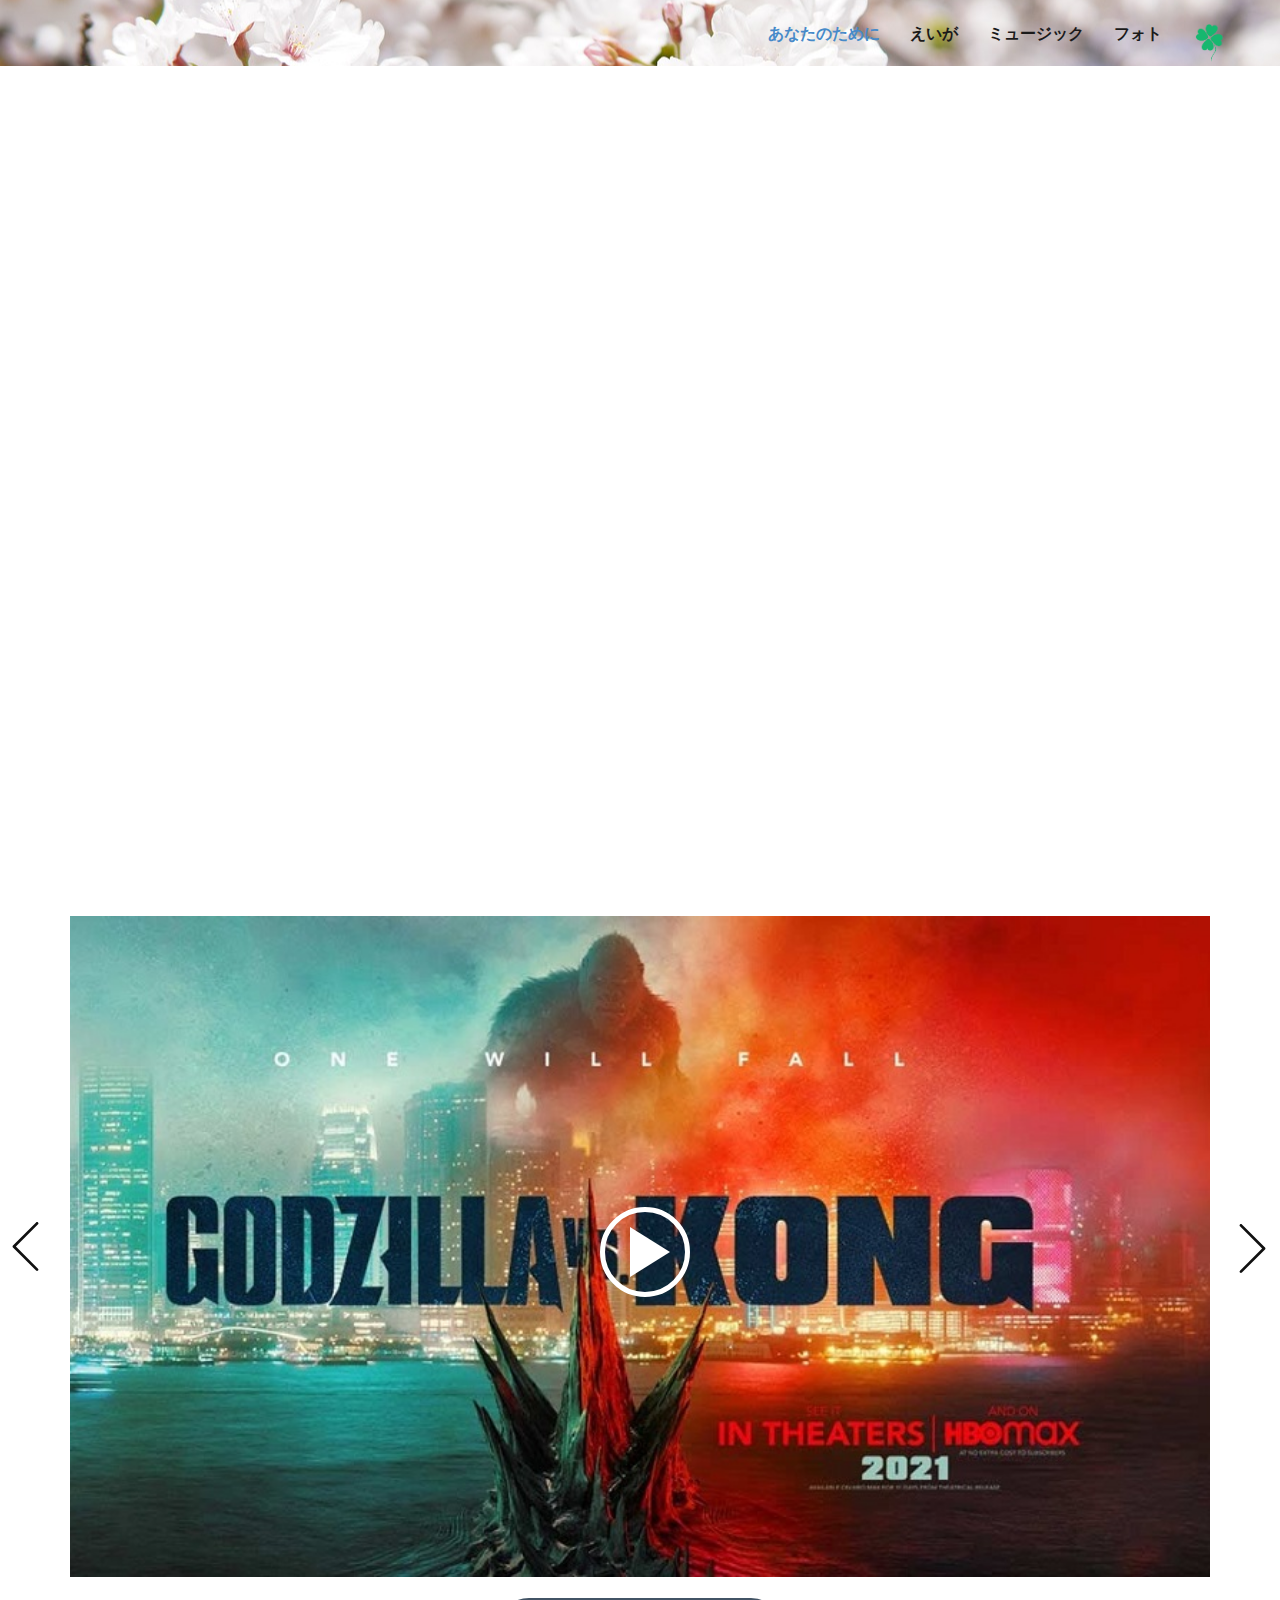
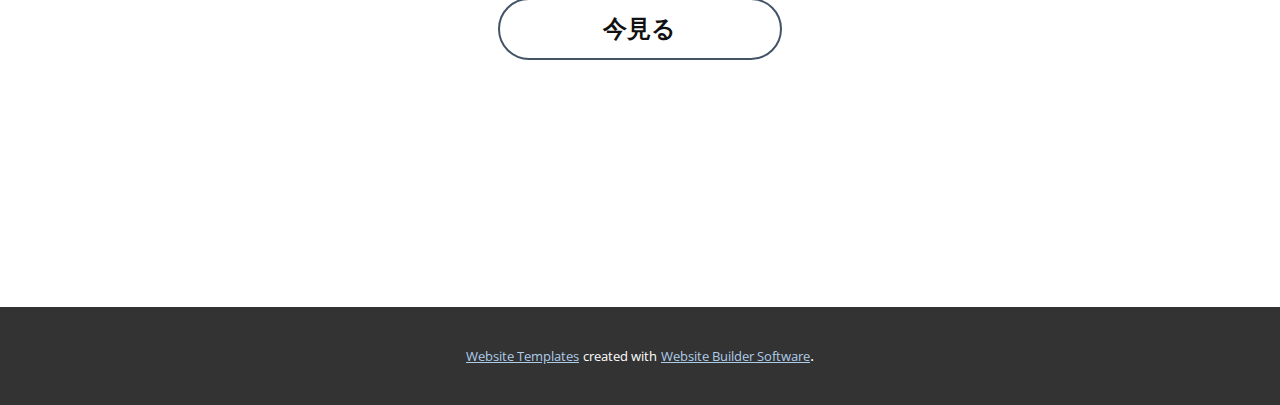
==== index.html @ e2bee24a "Add files via upload" ====
<!DOCTYPE html>
<html style="font-size: 16px;">
  <head>
    <meta name="viewport" content="width=device-width, initial-scale=1.0">
    <meta charset="utf-8">
    <meta name="keywords" content="自分を信じて">
    <meta name="description" content="​このウェブサイトは、退屈で退屈な流行の日の精神を強化することを目的として作成されました">
    <meta name="page_type" content="np-template-header-footer-from-plugin">
    <title>あなたのために</title>
    <link rel="stylesheet" href="nicepage.css" media="screen">
<link rel="stylesheet" href="あなたのために.css" media="screen">
    <script class="u-script" type="text/javascript" src="jquery.js" defer=""></script>
    <script class="u-script" type="text/javascript" src="nicepage.js" defer=""></script>
    <meta name="generator" content="Nicepage 3.23.0, nicepage.com">
    
    
    
    
    <link id="u-theme-google-font" rel="stylesheet" href="https://fonts.googleapis.com/css?family=Roboto:100,100i,300,300i,400,400i,500,500i,700,700i,900,900i|Open+Sans:300,300i,400,400i,600,600i,700,700i,800,800i">
    
    
    
    
    <script type="application/ld+json">{
		"@context": "http://schema.org",
		"@type": "Organization",
		"name": "",
		"logo": "images/istockphoto-1254566487-612x612-removebg-preview.png"
}</script>
    <meta name="theme-color" content="#478ac9">
    <meta property="og:title" content="あなたのために">
    <meta property="og:description" content="​このウェブサイトは、退屈で退屈な流行の日の精神を強化することを目的として作成されました">
    <meta property="og:type" content="website">
  </head>
  <body data-home-page="あなたのために.html" data-home-page-title="あなたのために" class="u-body"><header class="u-clearfix u-header u-image u-sticky u-sticky-8713 u-valign-middle-sm u-header" id="sec-ef96" data-image-width="1280" data-image-height="855"><div class="u-clearfix u-sheet u-sheet-1">
        <a href="あなたのために.html" data-page-id="220400551" class="u-image u-image-default u-logo u-image-1" data-image-width="500" data-image-height="500" title="うち">
          <img src="images/istockphoto-1254566487-612x612-removebg-preview.png" class="u-logo-image u-logo-image-1">
        </a>
        <nav class="u-menu u-menu-dropdown u-offcanvas u-menu-1" data-responsive-from="MD">
          <div class="menu-collapse" style="font-size: 1rem; letter-spacing: 0px; font-weight: 700; text-transform: uppercase;">
            <a class="u-button-style u-custom-active-border-color u-custom-active-color u-custom-border u-custom-border-color u-custom-border-radius u-custom-borders u-custom-hover-border-color u-custom-hover-color u-custom-left-right-menu-spacing u-custom-padding-bottom u-custom-text-active-color u-custom-text-color u-custom-text-hover-color u-custom-top-bottom-menu-spacing u-nav-link u-text-active-palette-1-base u-text-hover-palette-2-base" href="#" style="font-size: calc(1em + 10px); padding: 5px 0px;">
              <svg><use xmlns:xlink="http://www.w3.org/1999/xlink" xlink:href="#menu-hamburger"></use></svg>
              <svg version="1.1" xmlns="http://www.w3.org/2000/svg" xmlns:xlink="http://www.w3.org/1999/xlink"><defs><symbol id="menu-hamburger" viewBox="0 0 16 16" style="width: 16px; height: 16px;"><rect y="1" width="16" height="2"></rect><rect y="7" width="16" height="2"></rect><rect y="13" width="16" height="2"></rect>
</symbol>
</defs></svg>
            </a>
          </div>
          <div class="u-custom-menu u-nav-container">
            <ul class="u-nav u-spacing-30 u-unstyled u-nav-1"><li class="u-nav-item"><a class="u-button-style u-nav-link u-text-active-palette-1-base u-text-grey-90 u-text-hover-grey-90" href="うち.html" style="padding: 14px 0px;">あなたのために</a>
</li><li class="u-nav-item"><a class="u-button-style u-nav-link u-text-active-palette-1-base u-text-grey-90 u-text-hover-grey-90" href="えいが.html" style="padding: 14px 0px;">えいが</a>
</li><li class="u-nav-item"><a class="u-button-style u-nav-link u-text-active-palette-1-base u-text-grey-90 u-text-hover-grey-90" href="ミュージック.html" style="padding: 14px 0px;">ミュージック</a>
</li><li class="u-nav-item"><a class="u-button-style u-nav-link u-text-active-palette-1-base u-text-grey-90 u-text-hover-grey-90" style="padding: 14px 0px;">フォト</a>
</li></ul>
          </div>
          <div class="u-custom-menu u-nav-container-collapse">
            <div class="u-black u-container-style u-inner-container-layout u-opacity u-opacity-95 u-sidenav">
              <div class="u-sidenav-overflow">
                <div class="u-menu-close"></div>
                <ul class="u-align-center u-nav u-popupmenu-items u-unstyled u-nav-2"><li class="u-nav-item"><a class="u-button-style u-nav-link" href="うち.html" style="padding: 16px 0px;">あなたのために</a>
</li><li class="u-nav-item"><a class="u-button-style u-nav-link" href="えいが.html" style="padding: 16px 0px;">えいが</a>
</li><li class="u-nav-item"><a class="u-button-style u-nav-link" href="ミュージック.html" style="padding: 16px 0px;">ミュージック</a>
</li><li class="u-nav-item"><a class="u-button-style u-nav-link" style="padding: 16px 0px;">フォト</a>
</li></ul>
              </div>
            </div>
            <div class="u-black u-menu-overlay u-opacity u-opacity-70"></div>
          </div>
        </nav>
      </div></header>
    <section class="u-align-center u-clearfix u-video u-section-1" src="" id="sec-85e0">
      <div class="u-background-video u-expanded" style="filter: brightness(0.75);">
        <div class="embed-responsive embed-responsive-1">
          <iframe style="position: absolute;top: 0;left: 0;width: 100%;height: 100%;" class="embed-responsive-item" src="https://player.vimeo.com/video/587498908?loop=0&amp;muted=0&amp;title=0&amp;autoplay=1" frameborder="0" allowfullscreen=""></iframe>
        </div>
      </div>
      <div class="u-clearfix u-sheet u-sheet-1">
        <h1 class="u-align-center u-text u-text-body-alt-color u-text-default u-title u-text-1" data-animation-name="slideIn" data-animation-duration="1000" data-animation-delay="0" data-animation-direction="Down">自分を信じて</h1>
        <p class="u-align-center u-large-text u-text u-text-body-alt-color u-text-default u-text-variant u-text-2" data-animation-name="fadeIn" data-animation-duration="1500" data-animation-delay="1000" data-animation-direction=""> このサイトには、私がとても良いと思ったいくつかの映画へのリンクがあります。退屈しているときは、友達を招待して見ることができます</p>
        <h5 class="u-align-center u-text u-text-body-alt-color u-text-default u-text-3" data-animation-name="fadeIn" data-animation-duration="1500" data-animation-delay="2000" data-animation-direction=""> 人生の精神的負担を少しでも解消していただければ幸いです</h5>
      </div>
    </section>
    <section id="carousel_d64b" class="u-carousel u-carousel-fade u-slide u-valign-middle-xs u-block-33c3-1" data-u-ride="false" data-interval="0" data-pause="false">
      <ol class="u-absolute-hcenter-lg u-absolute-hcenter-xl u-carousel-indicators u-hidden-lg u-hidden-xl u-block-33c3-5">
        <li data-u-target="#carousel_d64b" class="u-active u-active-black u-grey-30" data-u-slide-to="0" style="background-image: none; height: 6px; width: 20px;"></li>
        <li data-u-target="#carousel_d64b" class="u-active-black u-grey-30" data-u-slide-to="1" style="background-image: none; height: 6px; width: 20px;"></li>
        <li data-u-target="#carousel_d64b" class="u-active-black u-grey-30" data-u-slide-to="2" style="background-image: none; height: 6px; width: 20px;"></li>
        <li data-u-target="#carousel_d64b" class="u-active-black u-grey-30" data-u-slide-to="3" style="background-image: none; height: 6px; width: 20px;"></li>
      </ol>
      <div class="u-carousel-inner" role="listbox">
        <div class="u-active u-align-center u-carousel-item u-clearfix u-section-2-1">
          <div class="u-clearfix u-sheet u-sheet-1">
            <div class="u-expanded-width-xs u-video u-video-contain u-video-1">
              <div class="embed-responsive embed-responsive-1">
                <iframe style="position: absolute;top: 0;left: 0;width: 100%;height: 100%;" class="embed-responsive-item" data-src="https://www.youtube.com/embed/odM92ap8_c0?mute=1&amp;showinfo=1&amp;controls=1&amp;start=0" data-poster="images/Godzilla-Kong-Film-5421a1.jpg" frameborder="0" allowfullscreen=""></iframe>
                <button class="u-video-poster u-video-poster-1" data-src="images/Godzilla-Kong-Film-5421a1.jpg"></button>
              </div>
            </div>
            <a href="" class="u-border-2 u-border-palette-1-dark-2 u-btn u-btn-round u-button-style u-hover-black u-radius-50 u-white u-btn-1"> 今見る</a>
          </div>
        </div>
        <div class="u-align-center u-carousel-item u-clearfix u-section-2-2">
          <div class="u-clearfix u-sheet u-sheet-1">
            <div class="u-expanded-width-xs u-video u-video-contain u-video-1">
              <div class="embed-responsive embed-responsive-1">
                <iframe style="position: absolute;top: 0;left: 0;width: 100%;height: 100%;" class="embed-responsive-item" data-src="https://www.youtube.com/embed/WR7cc5t7tv8?mute=0&amp;showinfo=1&amp;controls=1&amp;start=0" data-poster="images/A-Quiet-Place-film.jpg" frameborder="0" allowfullscreen=""></iframe>
                <button class="u-video-poster u-video-poster-1" data-src="images/A-Quiet-Place-film.jpg"></button>
              </div>
            </div>
            <a href="" class="u-border-2 u-border-palette-1-dark-2 u-btn u-btn-round u-button-style u-hover-black u-radius-50 u-white u-btn-1" data-animation-name="" data-animation-duration="0" data-animation-delay="0" data-animation-direction=""> 今見る</a>
          </div>
        </div>
        <div class="u-align-center u-carousel-item u-clearfix u-section-2-3">
          <div class="u-clearfix u-sheet u-sheet-1">
            <div class="u-expanded-width-xs u-video u-video-contain u-video-1">
              <div class="embed-responsive embed-responsive-1">
                <iframe style="position: absolute;top: 0;left: 0;width: 100%;height: 100%;" class="embed-responsive-item" data-src="https://www.youtube.com/embed/BpdDN9d9Jio?mute=0&amp;showinfo=1&amp;controls=1&amp;start=0" data-poster="images/quiet-place-2.jpg" frameborder="0" allowfullscreen=""></iframe>
                <button class="u-video-poster u-video-poster-1" data-src="images/quiet-place-2.jpg"></button>
              </div>
            </div>
            <a href="" class="u-border-2 u-border-palette-1-dark-2 u-btn u-btn-round u-button-style u-hover-black u-radius-50 u-white u-btn-1" data-animation-name="" data-animation-duration="0" data-animation-delay="0" data-animation-direction=""> 今見る</a>
          </div>
        </div>
        <div class="u-align-center u-carousel-item u-clearfix u-section-2-4">
          <div class="u-clearfix u-sheet u-sheet-1">
            <div class="u-expanded-width-xs u-video u-video-contain u-video-1">
              <div class="embed-responsive embed-responsive-1">
                <iframe style="position: absolute;top: 0;left: 0;width: 100%;height: 100%;" class="embed-responsive-item" data-src="https://www.youtube.com/embed/eg5ciqQzmK0?mute=0&amp;showinfo=1&amp;controls=1&amp;start=0" data-poster="images/The-Suicide-Squad-Online-Quad-1200.jpg" frameborder="0" allowfullscreen=""></iframe>
                <button class="u-video-poster u-video-poster-1" data-src="images/The-Suicide-Squad-Online-Quad-1200.jpg"></button>
              </div>
            </div>
            <a href="" class="u-border-2 u-border-palette-1-dark-2 u-btn u-btn-round u-button-style u-hover-black u-radius-50 u-white u-btn-1" data-animation-name="" data-animation-duration="0" data-animation-delay="0" data-animation-direction=""> 今見る</a>
          </div>
        </div>
      </div>
      <a class="u-carousel-control u-carousel-control-prev u-hidden-md u-hidden-sm u-hidden-xs u-icon-circle u-text-body-color u-block-33c3-3" href="#carousel_d64b" role="button" data-u-slide="prev">
        <span aria-hidden="true">
          <svg viewBox="0 0 477.175 477.175"><path d="M145.188,238.575l215.5-215.5c5.3-5.3,5.3-13.8,0-19.1s-13.8-5.3-19.1,0l-225.1,225.1c-5.3,5.3-5.3,13.8,0,19.1l225.1,225
                    c2.6,2.6,6.1,4,9.5,4s6.9-1.3,9.5-4c5.3-5.3,5.3-13.8,0-19.1L145.188,238.575z"></path></svg>
        </span>
        <span class="sr-only">Previous</span>
      </a>
      <a class="u-carousel-control u-carousel-control-next u-hidden-md u-hidden-sm u-hidden-xs u-icon-circle u-text-body-color u-block-33c3-4" href="#carousel_d64b" role="button" data-u-slide="next">
        <span aria-hidden="true">
          <svg viewBox="0 0 477.175 477.175"><path d="M360.731,229.075l-225.1-225.1c-5.3-5.3-13.8-5.3-19.1,0s-5.3,13.8,0,19.1l215.5,215.5l-215.5,215.5
                    c-5.3,5.3-5.3,13.8,0,19.1c2.6,2.6,6.1,4,9.5,4c3.4,0,6.9-1.3,9.5-4l225.1-225.1C365.931,242.875,365.931,234.275,360.731,229.075z"></path></svg>
        </span>
        <span class="sr-only">Next</span>
      </a>
    </section>
    
    
    
    <footer class="u-align-center u-clearfix u-footer" id="sec-8311"><div class="u-align-left u-clearfix u-sheet u-sheet-1"></div></footer>
    <section class="u-backlink u-clearfix u-grey-80">
      <a class="u-link" href="https://nicepage.com/website-templates" target="_blank">
        <span>Website Templates</span>
      </a>
      <p class="u-text">
        <span>created with</span>
      </p>
      <a class="u-link" href="https://nicepage.com/" target="_blank">
        <span>Website Builder Software</span>
      </a>. 
    </section>
  </body>
</html>
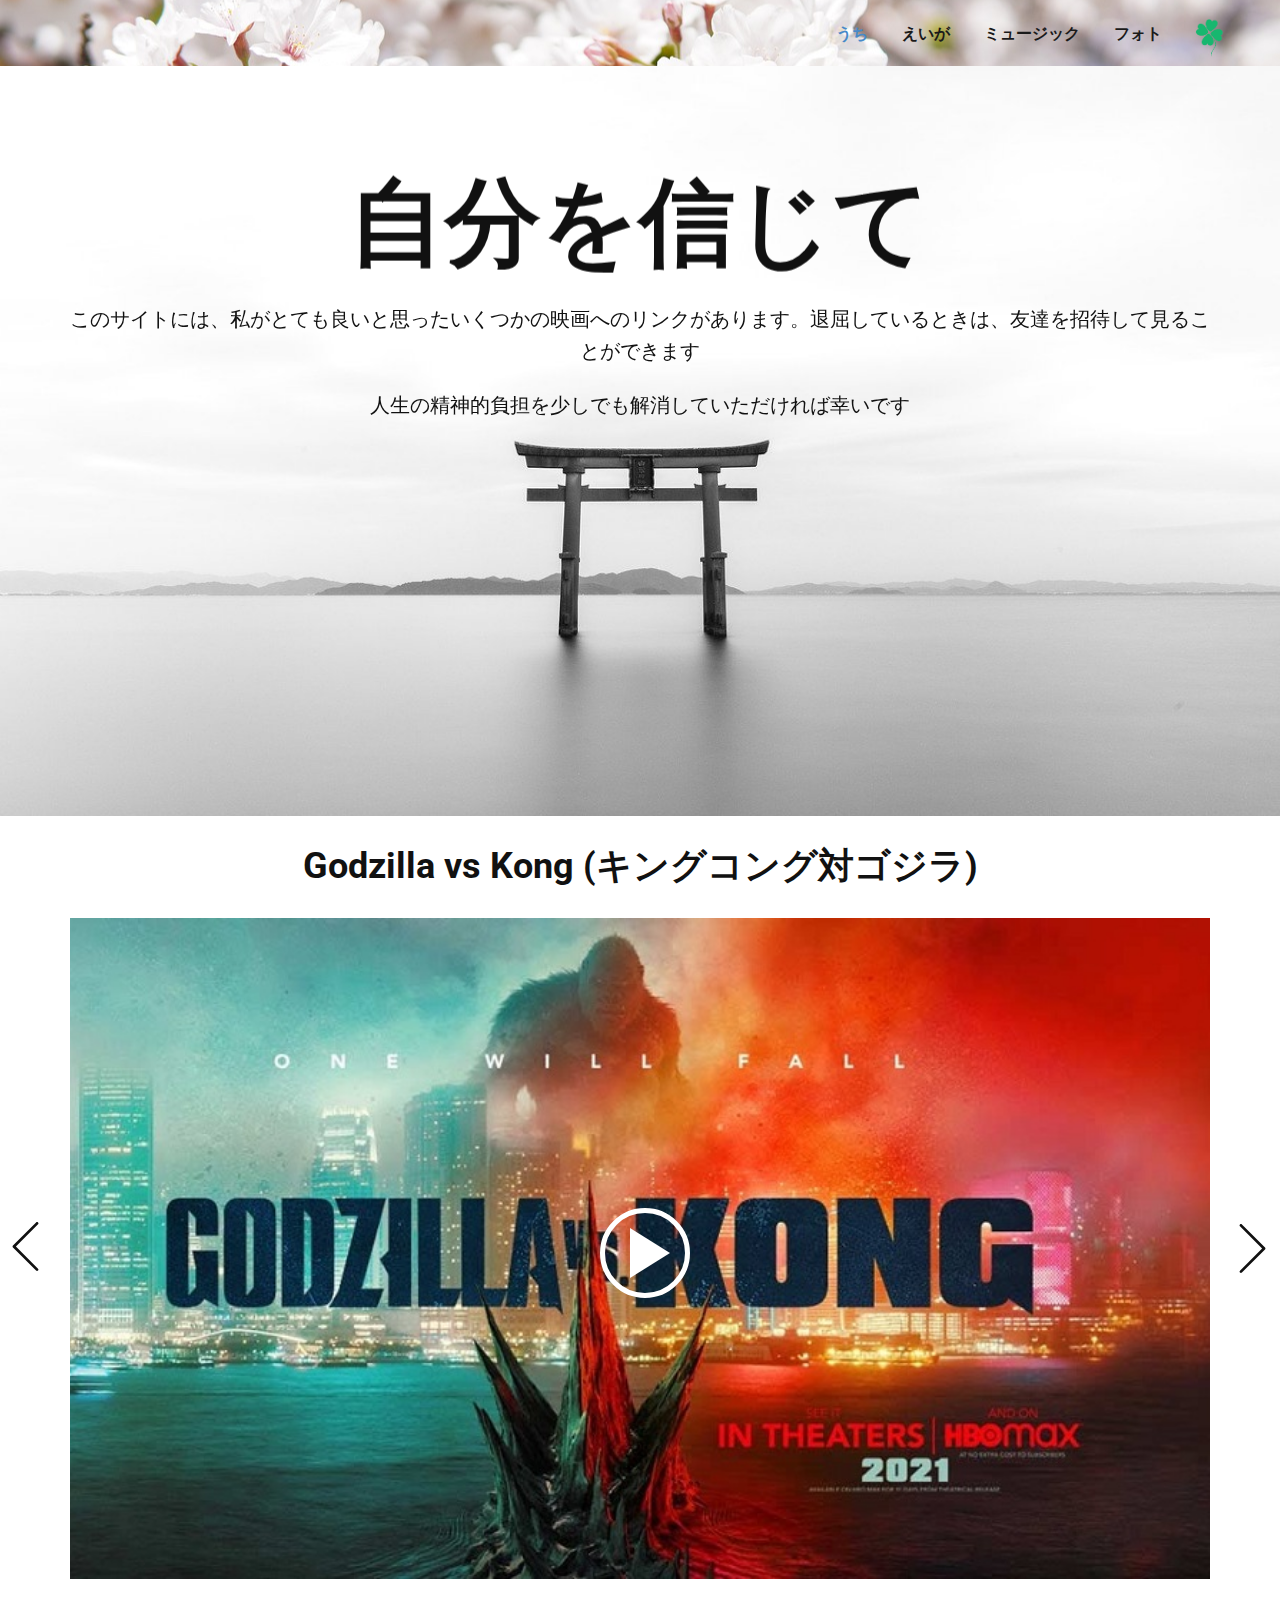
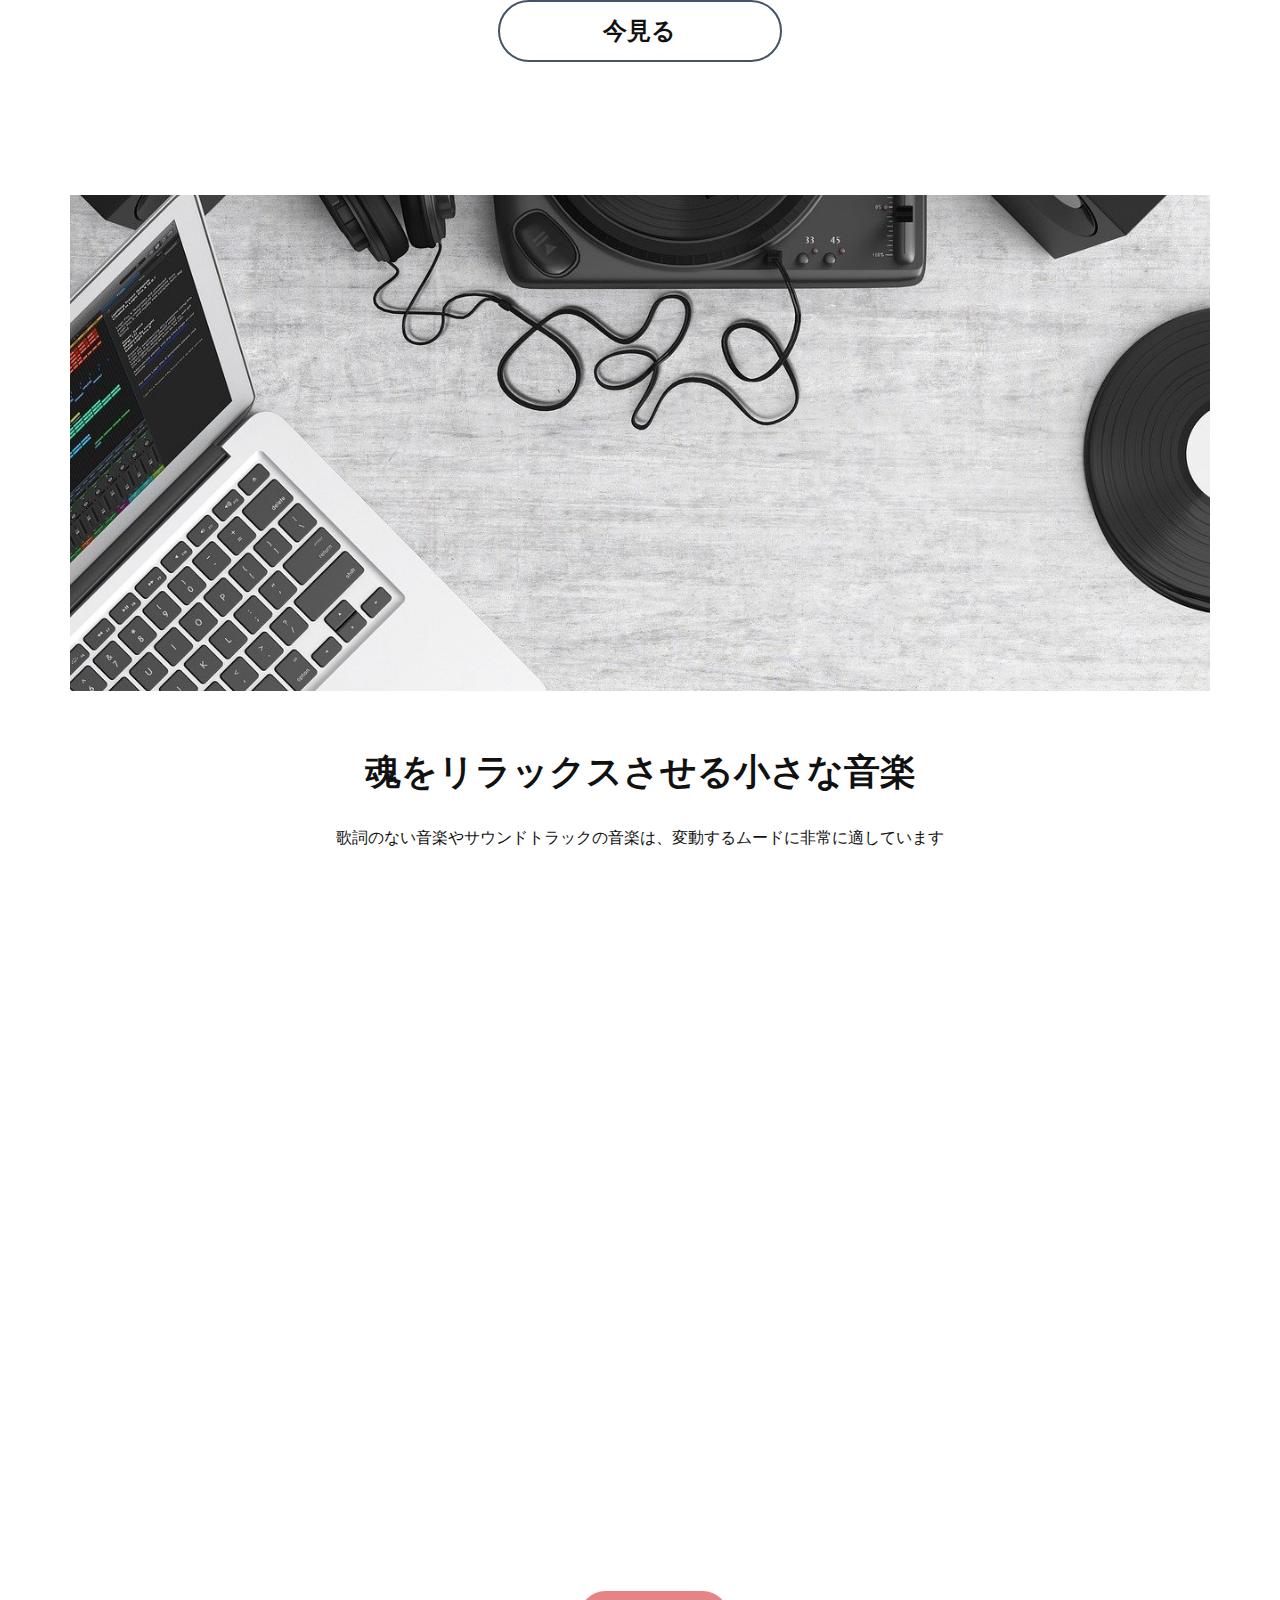
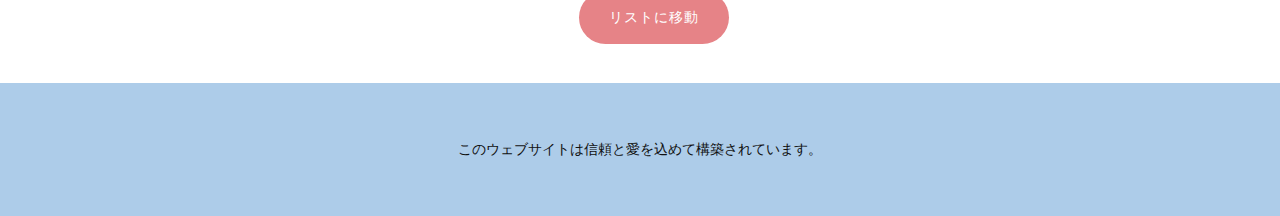
==== commit a912ca17: "Add files via upload" ====
--- a/index.html
+++ b/index.html
@@ -1,166 +1,385 @@
 <!DOCTYPE html>
 <html style="font-size: 16px;">
-  <head>
-    <meta name="viewport" content="width=device-width, initial-scale=1.0">
-    <meta charset="utf-8">
-    <meta name="keywords" content="自分を信じて">
-    <meta name="description" content="​このウェブサイトは、退屈で退屈な流行の日の精神を強化することを目的として作成されました">
-    <meta name="page_type" content="np-template-header-footer-from-plugin">
-    <title>あなたのために</title>
-    <link rel="stylesheet" href="nicepage.css" media="screen">
-<link rel="stylesheet" href="あなたのために.css" media="screen">
-    <script class="u-script" type="text/javascript" src="jquery.js" defer=""></script>
-    <script class="u-script" type="text/javascript" src="nicepage.js" defer=""></script>
-    <meta name="generator" content="Nicepage 3.23.0, nicepage.com">
-    
-    
-    
-    
-    <link id="u-theme-google-font" rel="stylesheet" href="https://fonts.googleapis.com/css?family=Roboto:100,100i,300,300i,400,400i,500,500i,700,700i,900,900i|Open+Sans:300,300i,400,400i,600,600i,700,700i,800,800i">
-    
-    
-    
-    
-    <script type="application/ld+json">{
-		"@context": "http://schema.org",
-		"@type": "Organization",
-		"name": "",
-		"logo": "images/istockphoto-1254566487-612x612-removebg-preview.png"
-}</script>
-    <meta name="theme-color" content="#478ac9">
-    <meta property="og:title" content="あなたのために">
-    <meta property="og:description" content="​このウェブサイトは、退屈で退屈な流行の日の精神を強化することを目的として作成されました">
-    <meta property="og:type" content="website">
-  </head>
-  <body data-home-page="あなたのために.html" data-home-page-title="あなたのために" class="u-body"><header class="u-clearfix u-header u-image u-sticky u-sticky-8713 u-valign-middle-sm u-header" id="sec-ef96" data-image-width="1280" data-image-height="855"><div class="u-clearfix u-sheet u-sheet-1">
-        <a href="あなたのために.html" data-page-id="220400551" class="u-image u-image-default u-logo u-image-1" data-image-width="500" data-image-height="500" title="うち">
-          <img src="images/istockphoto-1254566487-612x612-removebg-preview.png" class="u-logo-image u-logo-image-1">
-        </a>
-        <nav class="u-menu u-menu-dropdown u-offcanvas u-menu-1" data-responsive-from="MD">
-          <div class="menu-collapse" style="font-size: 1rem; letter-spacing: 0px; font-weight: 700; text-transform: uppercase;">
-            <a class="u-button-style u-custom-active-border-color u-custom-active-color u-custom-border u-custom-border-color u-custom-border-radius u-custom-borders u-custom-hover-border-color u-custom-hover-color u-custom-left-right-menu-spacing u-custom-padding-bottom u-custom-text-active-color u-custom-text-color u-custom-text-hover-color u-custom-top-bottom-menu-spacing u-nav-link u-text-active-palette-1-base u-text-hover-palette-2-base" href="#" style="font-size: calc(1em + 10px); padding: 5px 0px;">
-              <svg><use xmlns:xlink="http://www.w3.org/1999/xlink" xlink:href="#menu-hamburger"></use></svg>
-              <svg version="1.1" xmlns="http://www.w3.org/2000/svg" xmlns:xlink="http://www.w3.org/1999/xlink"><defs><symbol id="menu-hamburger" viewBox="0 0 16 16" style="width: 16px; height: 16px;"><rect y="1" width="16" height="2"></rect><rect y="7" width="16" height="2"></rect><rect y="13" width="16" height="2"></rect>
-</symbol>
-</defs></svg>
-            </a>
-          </div>
-          <div class="u-custom-menu u-nav-container">
-            <ul class="u-nav u-spacing-30 u-unstyled u-nav-1"><li class="u-nav-item"><a class="u-button-style u-nav-link u-text-active-palette-1-base u-text-grey-90 u-text-hover-grey-90" href="うち.html" style="padding: 14px 0px;">あなたのために</a>
-</li><li class="u-nav-item"><a class="u-button-style u-nav-link u-text-active-palette-1-base u-text-grey-90 u-text-hover-grey-90" href="えいが.html" style="padding: 14px 0px;">えいが</a>
-</li><li class="u-nav-item"><a class="u-button-style u-nav-link u-text-active-palette-1-base u-text-grey-90 u-text-hover-grey-90" href="ミュージック.html" style="padding: 14px 0px;">ミュージック</a>
-</li><li class="u-nav-item"><a class="u-button-style u-nav-link u-text-active-palette-1-base u-text-grey-90 u-text-hover-grey-90" style="padding: 14px 0px;">フォト</a>
-</li></ul>
-          </div>
-          <div class="u-custom-menu u-nav-container-collapse">
-            <div class="u-black u-container-style u-inner-container-layout u-opacity u-opacity-95 u-sidenav">
-              <div class="u-sidenav-overflow">
-                <div class="u-menu-close"></div>
-                <ul class="u-align-center u-nav u-popupmenu-items u-unstyled u-nav-2"><li class="u-nav-item"><a class="u-button-style u-nav-link" href="うち.html" style="padding: 16px 0px;">あなたのために</a>
-</li><li class="u-nav-item"><a class="u-button-style u-nav-link" href="えいが.html" style="padding: 16px 0px;">えいが</a>
-</li><li class="u-nav-item"><a class="u-button-style u-nav-link" href="ミュージック.html" style="padding: 16px 0px;">ミュージック</a>
-</li><li class="u-nav-item"><a class="u-button-style u-nav-link" style="padding: 16px 0px;">フォト</a>
-</li></ul>
+
+<head>
+  <meta name="viewport" content="width=device-width, initial-scale=1.0">
+  <meta charset="utf-8">
+  <meta name="keywords" content="自分を信じて">
+  <meta name="description" content="​このウェブサイトは、退屈で退屈な流行の日の精神を強化することを目的として作成されました">
+  <meta name="page_type" content="np-template-header-footer-from-plugin">
+  <title>うち</title>
+  <link rel="apple-touch-icon" sizes="180x180" href="favicon/apple-touch-icon.png">
+  <link rel="icon" type="image/png" sizes="32x32" href="favicon/favicon-32x32.png">
+  <link rel="icon" type="image/png" sizes="16x16" href="favicon/favicon-16x16.png">
+  <link rel="manifest" href="favicon/site.webmanifest">
+  <link rel="stylesheet" href="nicepage.css" media="screen">
+  <link rel="stylesheet" href="うち.css" media="screen">
+  <script class="u-script" type="text/javascript" src="jquery.js" defer=""></script>
+  <script class="u-script" type="text/javascript" src="nicepage.js" defer=""></script>
+  <meta name="generator" content="Nicepage 3.23.0, nicepage.com">
+
+
+
+
+
+
+
+
+  <link id="u-theme-google-font" rel="stylesheet"
+    href="https://fonts.googleapis.com/css?family=Roboto:100,100i,300,300i,400,400i,500,500i,700,700i,900,900i|Open+Sans:300,300i,400,400i,600,600i,700,700i,800,800i">
+
+
+
+
+
+
+  <script type="application/ld+json">
+    {
+      "@context": "http://schema.org",
+      "@type": "Organization",
+      "name": "",
+      "logo": "images/istockphoto-1254566487-612x612-removebg-preview.png"
+    }
+  </script>
+  <meta name="theme-color" content="#478ac9">
+  <meta property="og:title" content="うち">
+  <meta property="og:description" content="​このウェブサイトは、退屈で退屈な流行の日の精神を強化することを目的として作成されました">
+  <meta property="og:type" content="website">
+</head>
+
+<body data-home-page="うち.html" data-home-page-title="うち" class="u-body">
+  <header class="u-clearfix u-header u-image u-sticky u-sticky-8713 u-valign-middle-sm u-header" id="sec-ef96"
+    data-image-width="1280" data-image-height="855">
+    <div class="u-clearfix u-sheet u-sheet-1">
+      <a href="うち.html" data-page-id="220400551" class="u-image u-image-default u-logo u-image-1" data-image-width="500"
+        data-image-height="500" title="うち">
+        <img src="images/istockphoto-1254566487-612x612-removebg-preview.png" class="u-logo-image u-logo-image-1">
+      </a>
+      <nav class="u-menu u-menu-dropdown u-offcanvas u-menu-1" data-responsive-from="MD">
+        <div class="menu-collapse"
+          style="font-size: 1rem; letter-spacing: 0px; font-weight: 700; text-transform: uppercase;">
+          <a class="u-button-style u-custom-active-border-color u-custom-active-color u-custom-border u-custom-border-color u-custom-border-radius u-custom-borders u-custom-hover-border-color u-custom-hover-color u-custom-left-right-menu-spacing u-custom-padding-bottom u-custom-text-active-color u-custom-text-color u-custom-text-hover-color u-custom-top-bottom-menu-spacing u-nav-link u-text-active-palette-1-base u-text-hover-palette-2-base"
+            href="#" style="font-size: calc(1em + 10px); padding: 5px 0px;">
+            <svg>
+              <use xmlns:xlink="http://www.w3.org/1999/xlink" xlink:href="#menu-hamburger"></use>
+            </svg>
+            <svg version="1.1" xmlns="http://www.w3.org/2000/svg" xmlns:xlink="http://www.w3.org/1999/xlink">
+              <defs>
+                <symbol id="menu-hamburger" viewBox="0 0 16 16" style="width: 16px; height: 16px;">
+                  <rect y="1" width="16" height="2"></rect>
+                  <rect y="7" width="16" height="2"></rect>
+                  <rect y="13" width="16" height="2"></rect>
+                </symbol>
+              </defs>
+            </svg>
+          </a>
+        </div>
+        <div class="u-custom-menu u-nav-container">
+          <ul class="u-nav u-spacing-30 u-unstyled u-nav-1">
+            <li class="u-nav-item"><a
+                class="u-button-style u-nav-link u-text-active-palette-1-base u-text-grey-90 u-text-hover-grey-90"
+                href="うち.html" style="padding: 14px 0px;">うち</a>
+            </li>
+            <li class="u-nav-item"><a
+                class="u-button-style u-nav-link u-text-active-palette-1-base u-text-grey-90 u-text-hover-grey-90"
+                href="えいが.html" style="padding: 14px 0px;">えいが</a>
+            </li>
+            <li class="u-nav-item"><a
+                class="u-button-style u-nav-link u-text-active-palette-1-base u-text-grey-90 u-text-hover-grey-90"
+                href="ミュージック.html" style="padding: 14px 0px;">ミュージック</a>
+            </li>
+            <li class="u-nav-item"><a
+                class="u-button-style u-nav-link u-text-active-palette-1-base u-text-grey-90 u-text-hover-grey-90"
+                style="padding: 14px 0px;">フォト</a>
+            </li>
+          </ul>
+        </div>
+        <div class="u-custom-menu u-nav-container-collapse">
+          <div class="u-black u-container-style u-inner-container-layout u-opacity u-opacity-95 u-sidenav">
+            <div class="u-sidenav-overflow">
+              <div class="u-menu-close"></div>
+              <ul class="u-align-center u-nav u-popupmenu-items u-unstyled u-nav-2">
+                <li class="u-nav-item"><a class="u-button-style u-nav-link" href="うち.html"
+                    style="padding: 16px 0px;">うち</a>
+                </li>
+                <li class="u-nav-item"><a class="u-button-style u-nav-link" href="えいが.html"
+                    style="padding: 16px 0px;">えいが</a>
+                </li>
+                <li class="u-nav-item"><a class="u-button-style u-nav-link" href="ミュージック.html"
+                    style="padding: 16px 0px;">ミュージック</a>
+                </li>
+                <li class="u-nav-item"><a class="u-button-style u-nav-link" style="padding: 16px 0px;">フォト</a>
+                </li>
+              </ul>
+            </div>
+          </div>
+          <div class="u-black u-menu-overlay u-opacity u-opacity-70"></div>
+        </div>
+      </nav>
+    </div>
+  </header>
+  <section class="skrollable u-align-center u-clearfix u-image u-parallax u-section-1" src="" id="sec-85e0"
+    data-image-width="1280" data-image-height="854">
+    <div class="u-clearfix u-sheet u-sheet-1">
+      <h1 class="u-align-center u-text u-text-default u-title u-text-1" data-animation-name="slideIn"
+        data-animation-duration="1000" data-animation-delay="0" data-animation-direction="Down">自分を信じて</h1>
+      <p class="u-align-center u-large-text u-text u-text-variant u-text-2" data-animation-name="fadeIn"
+        data-animation-duration="1500" data-animation-delay="1000" data-animation-direction="">
+        このサイトには、私がとても良いと思ったいくつかの映画へのリンクがあ​​ります。退屈しているときは、友達を招待して見ることができます</p>
+      <h5 class="u-align-center u-text u-text-default u-text-3" data-animation-name="fadeIn"
+        data-animation-duration="1500" data-animation-delay="2000" data-animation-direction="">
+        人生の精神的負担を少しでも解消していただければ幸いです</h5>
+    </div>
+  </section>
+  <section id="carousel_d64b" class="u-carousel u-carousel-fade u-slide u-valign-middle-xs u-block-33c3-1"
+    data-u-ride="false" data-interval="0" data-pause="false">
+    <ol
+      class="u-absolute-hcenter-lg u-absolute-hcenter-xl u-absolute-hcenter-xs u-carousel-indicators u-hidden-lg u-hidden-xl u-block-33c3-5">
+      <li data-u-target="#carousel_d64b" class="u-active u-active-black u-grey-30" data-u-slide-to="0"
+        style="background-image: none; height: 6px; width: 20px;"></li>
+      <li data-u-target="#carousel_d64b" class="u-active-black u-grey-30" data-u-slide-to="1"
+        style="background-image: none; height: 6px; width: 20px;"></li>
+      <li data-u-target="#carousel_d64b" class="u-active-black u-grey-30" data-u-slide-to="2"
+        style="background-image: none; height: 6px; width: 20px;"></li>
+      <li data-u-target="#carousel_d64b" class="u-active-black u-grey-30" data-u-slide-to="3"
+        style="background-image: none; height: 6px; width: 20px;"></li>
+      <li data-u-target="#carousel_d64b" class="u-active-black u-grey-30"
+        style="background-image: none; height: 6px; width: 20px;" data-u-slide-to="4"></li>
+      <li data-u-target="#carousel_d64b" class="u-active-black u-grey-30"
+        style="background-image: none; height: 6px; width: 20px;" data-u-slide-to="5"></li>
+      <li data-u-target="#carousel_d64b" class="u-active-black u-grey-30"
+        style="background-image: none; height: 6px; width: 20px;" data-u-slide-to="6"></li>
+      <li data-u-target="#carousel_d64b" class="u-active-black u-grey-30"
+        style="background-image: none; height: 6px; width: 20px;" data-u-slide-to="7"></li>
+    </ol>
+    <div class="u-carousel-inner" role="listbox">
+      <div class="u-active u-align-center u-carousel-item u-clearfix u-white u-section-2-1">
+        <div class="u-clearfix u-sheet u-sheet-1">
+          <h2 class="u-text u-text-default u-text-1">Godzilla vs Kong (キングコング対ゴジラ)</h2>
+          <div class="u-expanded-width-xs u-video u-video-contain u-video-1">
+            <div class="embed-responsive embed-responsive-1">
+              <iframe style="position: absolute;top: 0;left: 0;width: 100%;height: 100%;" class="embed-responsive-item"
+                data-src="https://www.youtube.com/embed/odM92ap8_c0?mute=1&amp;showinfo=1&amp;controls=1&amp;start=0"
+                data-poster="images/Godzilla-Kong-Film-5421a1.jpg" frameborder="0" allowfullscreen=""></iframe>
+              <button class="u-video-poster u-video-poster-1" data-src="images/Godzilla-Kong-Film-5421a1.jpg"></button>
+            </div>
+          </div>
+          <a href="https://phimmoiplus.net/info/godzilla-dai-chien-kong-pm8757"
+            class="u-border-2 u-border-palette-1-dark-2 u-btn u-btn-round u-button-style u-hover-black u-radius-50 u-white u-btn-1"
+            target="_blank"> 今見る</a>
+        </div>
+      </div>
+      <div class="u-align-center u-carousel-item u-clearfix u-section-2-2">
+        <div class="u-clearfix u-sheet u-sheet-1">
+          <h2 class="u-text u-text-default u-text-1">
+            <span style="font-weight: 700;">A Quiet Place</span> (<b>クワイエット・プレイス)</b>
+          </h2>
+          <div class="u-expanded-width-xs u-video u-video-contain u-video-1">
+            <div class="embed-responsive embed-responsive-1">
+              <iframe style="position: absolute;top: 0;left: 0;width: 100%;height: 100%;" class="embed-responsive-item"
+                data-src="https://www.youtube.com/embed/WR7cc5t7tv8?mute=0&amp;showinfo=1&amp;controls=1&amp;start=0"
+                data-poster="images/A-Quiet-Place-film.jpg" frameborder="0" allowfullscreen=""></iframe>
+              <button class="u-video-poster u-video-poster-1" data-src="images/A-Quiet-Place-film.jpg"></button>
+            </div>
+          </div>
+          <a href="https://phimmoiplus.net/info/vung-dat-cam-lang-pm390"
+            class="u-border-2 u-border-palette-1-dark-2 u-btn u-btn-round u-button-style u-hover-black u-radius-50 u-white u-btn-1"
+            target="_blank"> 今見る</a>
+        </div>
+      </div>
+      <div class="u-align-center u-carousel-item u-clearfix u-section-2-3">
+        <div class="u-clearfix u-sheet u-sheet-1">
+          <h2 class="u-text u-text-default u-text-1"> A Quiet Place Part II&nbsp;(<b></b>クワイエット・プレイス 破られた沈黙<b>)</b>
+          </h2>
+          <div class="u-expanded-width-xs u-video u-video-contain u-video-1">
+            <div class="embed-responsive embed-responsive-1">
+              <iframe style="position: absolute;top: 0;left: 0;width: 100%;height: 100%;" class="embed-responsive-item"
+                data-src="https://www.youtube.com/embed/BpdDN9d9Jio?mute=0&amp;showinfo=1&amp;controls=1&amp;start=0"
+                data-poster="images/quiet-place-2.jpg" frameborder="0" allowfullscreen=""></iframe>
+              <button class="u-video-poster u-video-poster-1" data-src="images/quiet-place-2.jpg"></button>
+            </div>
+          </div>
+          <a href="https://phimmoiplus.net/info/vung-dat-cam-lang-2-pm7931"
+            class="u-border-2 u-border-palette-1-dark-2 u-btn u-btn-round u-button-style u-hover-black u-radius-50 u-white u-btn-1"
+            target="_blank"> 今見る</a>
+        </div>
+      </div>
+      <div class="u-align-center u-carousel-item u-clearfix u-section-2-4">
+        <div class="u-clearfix u-sheet u-sheet-1">
+          <h2 class="u-text u-text-default u-text-1">The Suicide Squad (スーサイド・スクワッド)</h2>
+          <div class="u-expanded-width-xs u-video u-video-contain u-video-1">
+            <div class="embed-responsive embed-responsive-1">
+              <iframe style="position: absolute;top: 0;left: 0;width: 100%;height: 100%;" class="embed-responsive-item"
+                data-src="https://www.youtube.com/embed/eg5ciqQzmK0?mute=0&amp;showinfo=1&amp;controls=1&amp;start=0"
+                data-poster="images/The-Suicide-Squad-Online-Quad-1200.jpg" frameborder="0" allowfullscreen=""></iframe>
+              <button class="u-video-poster u-video-poster-1"
+                data-src="images/The-Suicide-Squad-Online-Quad-1200.jpg"></button>
+            </div>
+          </div>
+          <a href="https://vphimzz.net/phim/the-suicide-squad-biet-doi-cam-tu-AHAFE/"
+            class="u-border-2 u-border-palette-1-dark-2 u-btn u-btn-round u-button-style u-hover-black u-radius-50 u-white u-btn-1"
+            target="_blank"> 今見る</a>
+        </div>
+      </div>
+      <div class="u-align-center u-carousel-item u-clearfix u-section-2-5">
+        <div class="u-clearfix u-sheet u-sheet-1">
+          <h2 class="u-text u-text-default u-text-1">The dog of flanders (劇場版 フランダースの犬)</h2>
+          <div class="u-expanded-width-xs u-video u-video-contain u-video-1">
+            <div class="embed-responsive embed-responsive-1">
+              <iframe style="position: absolute;top: 0;left: 0;width: 100%;height: 100%;" class="embed-responsive-item"
+                data-src="https://www.youtube.com/embed/FgVKf8tgOug?mute=0&amp;showinfo=1&amp;controls=0&amp;start=0"
+                data-poster="images/3975850.webp" frameborder="0" allowfullscreen=""></iframe>
+              <button class="u-video-poster u-video-poster-1" data-src="images/3975850.webp"></button>
+            </div>
+          </div>
+          <a href="https://youtu.be/51gIV1WOxdI"
+            class="u-border-2 u-border-palette-1-dark-2 u-btn u-btn-round u-button-style u-hover-black u-radius-50 u-white u-btn-1"
+            target="_blank"> 今見る</a>
+        </div>
+      </div>
+      <div class="u-align-center u-carousel-item u-clearfix u-section-2-6">
+        <div class="u-clearfix u-sheet u-sheet-1">
+          <h2 class="u-text u-text-default u-text-1">Grave Of The Fireflies (​火垂るの墓)</h2>
+          <div class="u-expanded-width-xs u-video u-video-contain u-video-1">
+            <div class="embed-responsive embed-responsive-1">
+              <iframe style="position: absolute;top: 0;left: 0;width: 100%;height: 100%;" class="embed-responsive-item"
+                data-src="https://www.youtube.com/embed/4vPeTSRd580?mute=0&amp;showinfo=1&amp;controls=1&amp;start=0"
+                data-poster="images/1-152394173625611810640041.jpg" frameborder="0" allowfullscreen=""></iframe>
+              <button class="u-video-poster u-video-poster-1" data-src="images/1-152394173625611810640041.jpg"></button>
+            </div>
+          </div>
+          <a href="https://youtu.be/8qmKpoEhqzg"
+            class="u-border-2 u-border-palette-1-dark-2 u-btn u-btn-round u-button-style u-hover-black u-radius-50 u-white u-btn-1"
+            target="_blank"> 今見る</a>
+        </div>
+      </div>
+      <div class="u-align-center u-carousel-item u-clearfix u-section-2-7">
+        <div class="u-clearfix u-sheet u-sheet-1">
+          <h2 class="u-text u-text-default u-text-1"> Hotarubi no Mori e&nbsp;(<b></b> 蛍火の杜へ<b>)</b>
+          </h2>
+          <div class="u-expanded-width-xs u-video u-video-contain u-video-1">
+            <div class="embed-responsive embed-responsive-1">
+              <iframe style="position: absolute;top: 0;left: 0;width: 100%;height: 100%;" class="embed-responsive-item"
+                data-src="https://www.youtube.com/embed/zOc3pbvFAww?mute=0&amp;showinfo=1&amp;controls=1&amp;start=0"
+                data-poster="images/MV5BM2FkZjM5ODUtMGM0OC00ZTk2LWFjZDYtNmIzMGRhZWY0MjExXkEyXkFqcGdeQXVyNDgyODgxNjE._V1_1.jpg"
+                frameborder="0" allowfullscreen=""></iframe>
+              <button class="u-video-poster u-video-poster-1"
+                data-src="images/MV5BM2FkZjM5ODUtMGM0OC00ZTk2LWFjZDYtNmIzMGRhZWY0MjExXkEyXkFqcGdeQXVyNDgyODgxNjE._V1_1.jpg"></button>
+            </div>
+          </div>
+          <a href="https://dongphym.co/en/movie/lac-vao-khu-rung-dom-dom-into-the-forest-of-fireflies-light-hotarubi-no-mori-e-2011_1crynQbW.html"
+            class="u-border-2 u-border-palette-1-dark-2 u-btn u-btn-round u-button-style u-hover-black u-radius-50 u-white u-btn-1"
+            target="_blank"> 今見る</a>
+        </div>
+      </div>
+      <div class="u-align-center u-carousel-item u-clearfix u-palette-4-light-3 u-section-2-8">
+        <div class="u-clearfix u-sheet u-sheet-1">
+          <h2 class="u-text u-text-default u-text-1"> A Silent Voice (<b></b> 聲の形<b>)</b>
+          </h2>
+          <div class="u-expanded-width-xs u-video u-video-contain u-video-1">
+            <div class="embed-responsive embed-responsive-1">
+              <iframe style="position: absolute;top: 0;left: 0;width: 100%;height: 100%;" class="embed-responsive-item"
+                data-src="https://www.youtube.com/embed/nfK6UgLra7g?mute=0&amp;showinfo=1&amp;controls=1&amp;start=0"
+                data-poster="images/4308800_A-Silent-Voice-The-Movie.jpg" frameborder="0" allowfullscreen=""></iframe>
+              <button class="u-video-poster u-video-poster-1"
+                data-src="images/4308800_A-Silent-Voice-The-Movie.jpg"></button>
+            </div>
+          </div>
+          <a href="https://phimmoiplus.net/xem/phim-dang-hinh-thanh-am-pm73829"
+            class="u-border-2 u-border-palette-1-dark-2 u-btn u-btn-round u-button-style u-hover-black u-radius-50 u-white u-btn-1"
+            target="_blank"> 今見る</a>
+        </div>
+      </div>
+    </div>
+    <a class="u-carousel-control u-carousel-control-prev u-hidden-md u-hidden-sm u-hidden-xs u-icon-circle u-text-body-color u-block-33c3-3"
+      href="#carousel_d64b" role="button" data-u-slide="prev">
+      <span aria-hidden="true">
+        <svg viewBox="0 0 477.175 477.175">
+          <path d="M145.188,238.575l215.5-215.5c5.3-5.3,5.3-13.8,0-19.1s-13.8-5.3-19.1,0l-225.1,225.1c-5.3,5.3-5.3,13.8,0,19.1l225.1,225
+                    c2.6,2.6,6.1,4,9.5,4s6.9-1.3,9.5-4c5.3-5.3,5.3-13.8,0-19.1L145.188,238.575z"></path>
+        </svg>
+      </span>
+      <span class="sr-only">Previous</span>
+    </a>
+    <a class="u-carousel-control u-carousel-control-next u-hidden-md u-hidden-sm u-hidden-xs u-icon-circle u-text-body-color u-block-33c3-4"
+      href="#carousel_d64b" role="button" data-u-slide="next">
+      <span aria-hidden="true">
+        <svg viewBox="0 0 477.175 477.175">
+          <path
+            d="M360.731,229.075l-225.1-225.1c-5.3-5.3-13.8-5.3-19.1,0s-5.3,13.8,0,19.1l215.5,215.5l-215.5,215.5
+                    c-5.3,5.3-5.3,13.8,0,19.1c2.6,2.6,6.1,4,9.5,4c3.4,0,6.9-1.3,9.5-4l225.1-225.1C365.931,242.875,365.931,234.275,360.731,229.075z">
+          </path>
+        </svg>
+      </span>
+      <span class="sr-only">Next</span>
+    </a>
+  </section>
+  <section class="u-clearfix u-section-3" id="sec-c1f1">
+    <div class="u-clearfix u-sheet u-sheet-1">
+      <div class="u-clearfix u-expanded-width u-gutter-0 u-layout-wrap u-layout-wrap-1">
+        <div class="u-gutter-0 u-layout">
+          <div class="u-layout-col">
+            <div class="u-align-left u-container-style u-image u-layout-cell u-size-30 u-image-1" data-image-width="150"
+              data-image-height="90">
+              <div class="u-container-layout u-container-layout-1"></div>
+            </div>
+            <div class="u-align-center u-container-style u-layout-cell u-size-30 u-white u-layout-cell-2">
+              <div class="u-container-layout u-container-layout-2">
+                <h2 class="u-align-center u-text u-text-default u-text-1"> 魂をリラックスさせる小さな音楽</h2>
+                <p class="u-align-center u-text u-text-2"> 歌詞のない音楽やサウンドトラックの音楽は、変動するムードに非常に適しています</p>
+                <div class="u-video u-video-contain u-video-1">
+                  <div class="embed-responsive embed-responsive-1">
+                    <iframe style="position: absolute;top: 0;left: 0;width: 100%;height: 100%;"
+                      class="embed-responsive-item"
+                      src="https://player.vimeo.com/video/587649951?loop=0&amp;muted=0&amp;title=0" frameborder="0"
+                      allowfullscreen=""></iframe>
+                  </div>
+                </div>
+                <div class="u-video u-video-contain u-video-2">
+                  <div class="embed-responsive embed-responsive-2">
+                    <iframe style="position: absolute;top: 0;left: 0;width: 100%;height: 100%;"
+                      class="embed-responsive-item"
+                      src="https://player.vimeo.com/video/587651336?loop=0&amp;muted=0&amp;title=0" frameborder="0"
+                      allowfullscreen=""></iframe>
+                  </div>
+                </div>
               </div>
             </div>
-            <div class="u-black u-menu-overlay u-opacity u-opacity-70"></div>
-          </div>
-        </nav>
-      </div></header>
-    <section class="u-align-center u-clearfix u-video u-section-1" src="" id="sec-85e0">
-      <div class="u-background-video u-expanded" style="filter: brightness(0.75);">
+          </div>
+        </div>
+      </div>
+    </div>
+  </section>
+  <section class="u-clearfix u-section-4" id="sec-bfe0">
+    <div class="u-clearfix u-sheet u-sheet-1">
+      <div class="u-video u-video-contain u-video-1" data-animation-name="" data-animation-duration="0"
+        data-animation-delay="0" data-animation-direction="">
         <div class="embed-responsive embed-responsive-1">
-          <iframe style="position: absolute;top: 0;left: 0;width: 100%;height: 100%;" class="embed-responsive-item" src="https://player.vimeo.com/video/587498908?loop=0&amp;muted=0&amp;title=0&amp;autoplay=1" frameborder="0" allowfullscreen=""></iframe>
-        </div>
-      </div>
-      <div class="u-clearfix u-sheet u-sheet-1">
-        <h1 class="u-align-center u-text u-text-body-alt-color u-text-default u-title u-text-1" data-animation-name="slideIn" data-animation-duration="1000" data-animation-delay="0" data-animation-direction="Down">自分を信じて</h1>
-        <p class="u-align-center u-large-text u-text u-text-body-alt-color u-text-default u-text-variant u-text-2" data-animation-name="fadeIn" data-animation-duration="1500" data-animation-delay="1000" data-animation-direction=""> このサイトには、私がとても良いと思ったいくつかの映画へのリンクがあります。退屈しているときは、友達を招待して見ることができます</p>
-        <h5 class="u-align-center u-text u-text-body-alt-color u-text-default u-text-3" data-animation-name="fadeIn" data-animation-duration="1500" data-animation-delay="2000" data-animation-direction=""> 人生の精神的負担を少しでも解消していただければ幸いです</h5>
-      </div>
-    </section>
-    <section id="carousel_d64b" class="u-carousel u-carousel-fade u-slide u-valign-middle-xs u-block-33c3-1" data-u-ride="false" data-interval="0" data-pause="false">
-      <ol class="u-absolute-hcenter-lg u-absolute-hcenter-xl u-carousel-indicators u-hidden-lg u-hidden-xl u-block-33c3-5">
-        <li data-u-target="#carousel_d64b" class="u-active u-active-black u-grey-30" data-u-slide-to="0" style="background-image: none; height: 6px; width: 20px;"></li>
-        <li data-u-target="#carousel_d64b" class="u-active-black u-grey-30" data-u-slide-to="1" style="background-image: none; height: 6px; width: 20px;"></li>
-        <li data-u-target="#carousel_d64b" class="u-active-black u-grey-30" data-u-slide-to="2" style="background-image: none; height: 6px; width: 20px;"></li>
-        <li data-u-target="#carousel_d64b" class="u-active-black u-grey-30" data-u-slide-to="3" style="background-image: none; height: 6px; width: 20px;"></li>
-      </ol>
-      <div class="u-carousel-inner" role="listbox">
-        <div class="u-active u-align-center u-carousel-item u-clearfix u-section-2-1">
-          <div class="u-clearfix u-sheet u-sheet-1">
-            <div class="u-expanded-width-xs u-video u-video-contain u-video-1">
-              <div class="embed-responsive embed-responsive-1">
-                <iframe style="position: absolute;top: 0;left: 0;width: 100%;height: 100%;" class="embed-responsive-item" data-src="https://www.youtube.com/embed/odM92ap8_c0?mute=1&amp;showinfo=1&amp;controls=1&amp;start=0" data-poster="images/Godzilla-Kong-Film-5421a1.jpg" frameborder="0" allowfullscreen=""></iframe>
-                <button class="u-video-poster u-video-poster-1" data-src="images/Godzilla-Kong-Film-5421a1.jpg"></button>
-              </div>
-            </div>
-            <a href="" class="u-border-2 u-border-palette-1-dark-2 u-btn u-btn-round u-button-style u-hover-black u-radius-50 u-white u-btn-1"> 今見る</a>
-          </div>
-        </div>
-        <div class="u-align-center u-carousel-item u-clearfix u-section-2-2">
-          <div class="u-clearfix u-sheet u-sheet-1">
-            <div class="u-expanded-width-xs u-video u-video-contain u-video-1">
-              <div class="embed-responsive embed-responsive-1">
-                <iframe style="position: absolute;top: 0;left: 0;width: 100%;height: 100%;" class="embed-responsive-item" data-src="https://www.youtube.com/embed/WR7cc5t7tv8?mute=0&amp;showinfo=1&amp;controls=1&amp;start=0" data-poster="images/A-Quiet-Place-film.jpg" frameborder="0" allowfullscreen=""></iframe>
-                <button class="u-video-poster u-video-poster-1" data-src="images/A-Quiet-Place-film.jpg"></button>
-              </div>
-            </div>
-            <a href="" class="u-border-2 u-border-palette-1-dark-2 u-btn u-btn-round u-button-style u-hover-black u-radius-50 u-white u-btn-1" data-animation-name="" data-animation-duration="0" data-animation-delay="0" data-animation-direction=""> 今見る</a>
-          </div>
-        </div>
-        <div class="u-align-center u-carousel-item u-clearfix u-section-2-3">
-          <div class="u-clearfix u-sheet u-sheet-1">
-            <div class="u-expanded-width-xs u-video u-video-contain u-video-1">
-              <div class="embed-responsive embed-responsive-1">
-                <iframe style="position: absolute;top: 0;left: 0;width: 100%;height: 100%;" class="embed-responsive-item" data-src="https://www.youtube.com/embed/BpdDN9d9Jio?mute=0&amp;showinfo=1&amp;controls=1&amp;start=0" data-poster="images/quiet-place-2.jpg" frameborder="0" allowfullscreen=""></iframe>
-                <button class="u-video-poster u-video-poster-1" data-src="images/quiet-place-2.jpg"></button>
-              </div>
-            </div>
-            <a href="" class="u-border-2 u-border-palette-1-dark-2 u-btn u-btn-round u-button-style u-hover-black u-radius-50 u-white u-btn-1" data-animation-name="" data-animation-duration="0" data-animation-delay="0" data-animation-direction=""> 今見る</a>
-          </div>
-        </div>
-        <div class="u-align-center u-carousel-item u-clearfix u-section-2-4">
-          <div class="u-clearfix u-sheet u-sheet-1">
-            <div class="u-expanded-width-xs u-video u-video-contain u-video-1">
-              <div class="embed-responsive embed-responsive-1">
-                <iframe style="position: absolute;top: 0;left: 0;width: 100%;height: 100%;" class="embed-responsive-item" data-src="https://www.youtube.com/embed/eg5ciqQzmK0?mute=0&amp;showinfo=1&amp;controls=1&amp;start=0" data-poster="images/The-Suicide-Squad-Online-Quad-1200.jpg" frameborder="0" allowfullscreen=""></iframe>
-                <button class="u-video-poster u-video-poster-1" data-src="images/The-Suicide-Squad-Online-Quad-1200.jpg"></button>
-              </div>
-            </div>
-            <a href="" class="u-border-2 u-border-palette-1-dark-2 u-btn u-btn-round u-button-style u-hover-black u-radius-50 u-white u-btn-1" data-animation-name="" data-animation-duration="0" data-animation-delay="0" data-animation-direction=""> 今見る</a>
-          </div>
-        </div>
-      </div>
-      <a class="u-carousel-control u-carousel-control-prev u-hidden-md u-hidden-sm u-hidden-xs u-icon-circle u-text-body-color u-block-33c3-3" href="#carousel_d64b" role="button" data-u-slide="prev">
-        <span aria-hidden="true">
-          <svg viewBox="0 0 477.175 477.175"><path d="M145.188,238.575l215.5-215.5c5.3-5.3,5.3-13.8,0-19.1s-13.8-5.3-19.1,0l-225.1,225.1c-5.3,5.3-5.3,13.8,0,19.1l225.1,225
-                    c2.6,2.6,6.1,4,9.5,4s6.9-1.3,9.5-4c5.3-5.3,5.3-13.8,0-19.1L145.188,238.575z"></path></svg>
-        </span>
-        <span class="sr-only">Previous</span>
-      </a>
-      <a class="u-carousel-control u-carousel-control-next u-hidden-md u-hidden-sm u-hidden-xs u-icon-circle u-text-body-color u-block-33c3-4" href="#carousel_d64b" role="button" data-u-slide="next">
-        <span aria-hidden="true">
-          <svg viewBox="0 0 477.175 477.175"><path d="M360.731,229.075l-225.1-225.1c-5.3-5.3-13.8-5.3-19.1,0s-5.3,13.8,0,19.1l215.5,215.5l-215.5,215.5
-                    c-5.3,5.3-5.3,13.8,0,19.1c2.6,2.6,6.1,4,9.5,4c3.4,0,6.9-1.3,9.5-4l225.1-225.1C365.931,242.875,365.931,234.275,360.731,229.075z"></path></svg>
-        </span>
-        <span class="sr-only">Next</span>
-      </a>
-    </section>
-    
-    
-    
-    <footer class="u-align-center u-clearfix u-footer" id="sec-8311"><div class="u-align-left u-clearfix u-sheet u-sheet-1"></div></footer>
-    <section class="u-backlink u-clearfix u-grey-80">
-      <a class="u-link" href="https://nicepage.com/website-templates" target="_blank">
-        <span>Website Templates</span>
-      </a>
-      <p class="u-text">
-        <span>created with</span>
-      </p>
-      <a class="u-link" href="https://nicepage.com/" target="_blank">
-        <span>Website Builder Software</span>
-      </a>. 
-    </section>
-  </body>
+          <iframe style="position: absolute;top: 0;left: 0;width: 100%;height: 100%;" class="embed-responsive-item"
+            src="https://player.vimeo.com/video/587652229?loop=0&amp;muted=0&amp;title=0" frameborder="0"
+            allowfullscreen=""></iframe>
+        </div>
+      </div>
+      <div class="u-video u-video-contain u-video-2" data-animation-name="" data-animation-duration="0"
+        data-animation-delay="0" data-animation-direction="">
+        <div class="embed-responsive embed-responsive-2">
+          <iframe style="position: absolute;top: 0;left: 0;width: 100%;height: 100%;" class="embed-responsive-item"
+            src="https://player.vimeo.com/video/587653311?loop=0&amp;muted=0&amp;title=0" frameborder="0"
+            allowfullscreen=""></iframe>
+        </div>
+      </div>
+      <a href="#" class="u-border-none u-btn u-btn-round u-button-style u-palette-2-light-1 u-radius-29 u-btn-1">
+        リストに移動</a>
+    </div>
+  </section>
+
+
+
+  <footer class="u-align-center u-clearfix u-footer u-palette-1-light-2 u-footer" id="sec-8311">
+    <div class="u-clearfix u-sheet u-sheet-1">
+      <p class="u-small-text u-text u-text-variant u-text-1"> このウェブサイトは信頼と愛を込めて構築されています。</p>
+    </div>
+  </footer>
+</body>
+
 </html>--- a/nicepage.css
+++ b/nicepage.css
@@ -34586,6 +34586,7 @@
 /*end-variables sitestylecss*/
 .u-header {
   background-image: url("images/faef751c3daa1c3b8bbc97ba7eeedf361417dccd240054c217419ba546ce3c1e4d4ff3b7cbbc5364d49cb93df697be80f8eee084ea4fadc44ed332_1280.jpg");
+  background-position: 50% 50%;
 }
 
 .u-header .u-sheet-1 {
@@ -34596,7 +34597,7 @@
   width: 50px;
   height: 50px;
   animation-duration: 1000ms;
-  margin: 16px -25px 0 auto;
+  margin: 11px -25px 0 auto;
 }
 
 .u-header .u-logo-image-1 {
@@ -34605,7 +34606,7 @@
 }
 
 .u-header .u-menu-1 {
-  margin: -55px 48px 11px auto;
+  margin: -50px 48px 11px auto;
 }
 
 .u-header .u-nav-1 {
@@ -34625,7 +34626,6 @@
 
   .u-header .u-menu-1 {
     width: auto;
-    margin-top: -55px;
     margin-right: 37px;
   }
 }
@@ -34675,13 +34675,42 @@
     margin-bottom: 10px;
   }
 }
+.u-footer {
+  background-image: none;
+}
+
 .u-footer .u-sheet-1 {
-  min-height: 189px;
-}
-
-
-
-
+  min-height: 132px;
+}
+
+.u-footer .u-text-1 {
+  width: 417px;
+  margin: 55px auto;
+}
+@media (max-width: 1199px) {
+  .u-footer .u-sheet-1 {
+    min-height: 99px;
+  }
+}
+@media (max-width: 991px) {
+  .u-footer .u-sheet-1 {
+    min-height: 76px;
+  }
+}
+@media (max-width: 767px) {
+  .u-footer .u-sheet-1 {
+    min-height: 57px;
+  }
+}
+@media (max-width: 575px) {
+  .u-footer .u-sheet-1 {
+    min-height: 36px;
+  }
+
+  .u-footer .u-text-1 {
+    width: 340px;
+  }
+}
 
  /*begin-variables base-font-size*/ 
  html { font-size: 16px; }
--- a/うち.css
+++ b/うち.css
@@ -0,0 +1,1108 @@
+.u-section-2-1 {
+  background-image: none;
+}
+
+.u-section-2-1 .u-sheet-1 {
+  min-height: 901px;
+}
+
+.u-section-2-1 .u-text-1 {
+  font-weight: 700;
+  margin: 31px auto 0;
+}
+
+.u-section-2-1 .u-video-1 {
+  height: 661px;
+  animation-duration: 1000ms;
+  width: 1140px;
+  margin: 31px 0 0;
+}
+
+.u-section-2-1 .embed-responsive-1 {
+  position: absolute;
+}
+
+.u-section-2-1 .u-video-poster-1 {
+  background-image: url("images/Godzilla-Kong-Film-5421a1.jpg");
+}
+
+.u-section-2-1 .u-btn-1 {
+  background-image: none;
+  border-style: solid;
+  text-transform: uppercase;
+  font-weight: 700;
+  font-size: 1.5rem;
+  margin: 21px auto 58px;
+  padding: 9px 104px 11px 103px;
+}
+
+@media (max-width: 1199px) {
+  .u-section-2-1 .u-sheet-1 {
+    min-height: 785px;
+  }
+
+  .u-section-2-1 .u-video-1 {
+    height: 545px;
+    width: 940px;
+  }
+}
+
+@media (max-width: 991px) {
+  .u-section-2-1 .u-sheet-1 {
+    min-height: 657px;
+  }
+
+  .u-section-2-1 .u-video-1 {
+    height: 417px;
+    width: 720px;
+  }
+}
+
+@media (max-width: 767px) {
+  .u-section-2-1 .u-sheet-1 {
+    min-height: 553px;
+  }
+
+  .u-section-2-1 .u-video-1 {
+    height: 313px;
+    width: 540px;
+  }
+}
+
+@media (max-width: 575px) {
+  .u-section-2-1 .u-sheet-1 {
+    min-height: 437px;
+  }
+
+  .u-section-2-1 .u-video-1 {
+    height: 197px;
+    margin-top: 28px;
+    margin-right: initial;
+    margin-left: initial;
+    width: auto;
+  }
+
+  .u-section-2-1 .u-btn-1 {
+    font-size: 1rem;
+    margin-top: 16px;
+    margin-bottom: 28px;
+    padding: 3px 29px 3px 28px;
+  }
+}.u-section-2-2 .u-sheet-1 {
+  min-height: 901px;
+}
+
+.u-section-2-2 .u-text-1 {
+  margin: 31px auto 0;
+}
+
+.u-section-2-2 .u-video-1 {
+  height: 661px;
+  animation-duration: 1000ms;
+  width: 1140px;
+  margin: 31px 0 0;
+}
+
+.u-section-2-2 .embed-responsive-1 {
+  position: absolute;
+}
+
+.u-section-2-2 .u-video-poster-1 {
+  background-image: url("images/A-Quiet-Place-film.jpg");
+}
+
+.u-section-2-2 .u-btn-1 {
+  border-style: solid;
+  text-transform: uppercase;
+  font-weight: 700;
+  font-size: 1.5rem;
+  background-image: none;
+  margin: 21px auto 58px;
+  padding: 9px 104px 11px 103px;
+}
+
+@media (max-width: 1199px) {
+  .u-section-2-2 .u-sheet-1 {
+    min-height: 785px;
+  }
+
+  .u-section-2-2 .u-video-1 {
+    height: 545px;
+    width: 940px;
+  }
+}
+
+@media (max-width: 991px) {
+  .u-section-2-2 .u-sheet-1 {
+    min-height: 657px;
+  }
+
+  .u-section-2-2 .u-video-1 {
+    height: 417px;
+    width: 720px;
+  }
+}
+
+@media (max-width: 767px) {
+  .u-section-2-2 .u-sheet-1 {
+    min-height: 553px;
+  }
+
+  .u-section-2-2 .u-video-1 {
+    height: 313px;
+    width: 540px;
+  }
+}
+
+@media (max-width: 575px) {
+  .u-section-2-2 .u-sheet-1 {
+    min-height: 437px;
+  }
+
+  .u-section-2-2 .u-video-1 {
+    height: 197px;
+    margin-top: 28px;
+    margin-right: initial;
+    margin-left: initial;
+    width: auto;
+  }
+
+  .u-section-2-2 .u-btn-1 {
+    font-size: 1rem;
+    padding: 3px 29px 3px 28px;
+  }
+}.u-section-2-3 .u-sheet-1 {
+  min-height: 901px;
+}
+
+.u-section-2-3 .u-text-1 {
+  font-weight: 700;
+  margin: 31px auto 0;
+}
+
+.u-section-2-3 .u-video-1 {
+  height: 661px;
+  animation-duration: 1000ms;
+  width: 1140px;
+  margin: 31px 0 0;
+}
+
+.u-section-2-3 .embed-responsive-1 {
+  position: absolute;
+}
+
+.u-section-2-3 .u-video-poster-1 {
+  background-image: url("images/quiet-place-2.jpg");
+}
+
+.u-section-2-3 .u-btn-1 {
+  border-style: solid;
+  text-transform: uppercase;
+  font-weight: 700;
+  font-size: 1.5rem;
+  background-image: none;
+  margin: 21px auto 58px;
+  padding: 9px 104px 11px 103px;
+}
+
+@media (max-width: 1199px) {
+  .u-section-2-3 .u-sheet-1 {
+    min-height: 785px;
+  }
+
+  .u-section-2-3 .u-video-1 {
+    height: 545px;
+    width: 940px;
+  }
+}
+
+@media (max-width: 991px) {
+  .u-section-2-3 .u-sheet-1 {
+    min-height: 657px;
+  }
+
+  .u-section-2-3 .u-video-1 {
+    height: 417px;
+    width: 720px;
+  }
+}
+
+@media (max-width: 767px) {
+  .u-section-2-3 .u-sheet-1 {
+    min-height: 553px;
+  }
+
+  .u-section-2-3 .u-video-1 {
+    height: 313px;
+    width: 540px;
+  }
+}
+
+@media (max-width: 575px) {
+  .u-section-2-3 .u-sheet-1 {
+    min-height: 437px;
+  }
+
+  .u-section-2-3 .u-video-1 {
+    height: 197px;
+    margin-top: 28px;
+    margin-right: initial;
+    margin-left: initial;
+    width: auto;
+  }
+
+  .u-section-2-3 .u-btn-1 {
+    font-size: 1rem;
+    padding: 3px 29px 3px 28px;
+  }
+}.u-section-2-4 .u-sheet-1 {
+  min-height: 901px;
+}
+
+.u-section-2-4 .u-text-1 {
+  font-weight: 700;
+  margin: 31px auto 0;
+}
+
+.u-section-2-4 .u-video-1 {
+  height: 661px;
+  animation-duration: 1000ms;
+  width: 1140px;
+  margin: 31px 0 0;
+}
+
+.u-section-2-4 .embed-responsive-1 {
+  position: absolute;
+}
+
+.u-section-2-4 .u-video-poster-1 {
+  background-image: url("images/The-Suicide-Squad-Online-Quad-1200.jpg");
+}
+
+.u-section-2-4 .u-btn-1 {
+  border-style: solid;
+  text-transform: uppercase;
+  font-weight: 700;
+  font-size: 1.5rem;
+  background-image: none;
+  margin: 21px auto 58px;
+  padding: 9px 104px 11px 103px;
+}
+
+@media (max-width: 1199px) {
+  .u-section-2-4 .u-sheet-1 {
+    min-height: 785px;
+  }
+
+  .u-section-2-4 .u-video-1 {
+    height: 545px;
+    width: 940px;
+  }
+}
+
+@media (max-width: 991px) {
+  .u-section-2-4 .u-sheet-1 {
+    min-height: 657px;
+  }
+
+  .u-section-2-4 .u-video-1 {
+    height: 417px;
+    width: 720px;
+  }
+}
+
+@media (max-width: 767px) {
+  .u-section-2-4 .u-sheet-1 {
+    min-height: 553px;
+  }
+
+  .u-section-2-4 .u-video-1 {
+    height: 313px;
+    width: 540px;
+  }
+}
+
+@media (max-width: 575px) {
+  .u-section-2-4 .u-sheet-1 {
+    min-height: 437px;
+  }
+
+  .u-section-2-4 .u-video-1 {
+    height: 197px;
+    margin-top: 28px;
+    margin-right: initial;
+    margin-left: initial;
+    width: auto;
+  }
+
+  .u-section-2-4 .u-btn-1 {
+    font-size: 1rem;
+    padding: 3px 29px 3px 28px;
+  }
+}.u-section-2-5 .u-sheet-1 {
+  min-height: 901px;
+}
+
+.u-section-2-5 .u-text-1 {
+  font-weight: 700;
+  margin: 31px auto 0;
+}
+
+.u-section-2-5 .u-video-1 {
+  height: 661px;
+  animation-duration: 1000ms;
+  width: 1140px;
+  margin: 31px 0 0;
+}
+
+.u-section-2-5 .embed-responsive-1 {
+  position: absolute;
+}
+
+.u-section-2-5 .u-video-poster-1 {
+  background-image: url("images/3975850.webp");
+}
+
+.u-section-2-5 .u-btn-1 {
+  background-image: none;
+  border-style: solid;
+  text-transform: uppercase;
+  font-weight: 700;
+  font-size: 1.5rem;
+  margin: 21px auto 58px;
+  padding: 9px 104px 11px 103px;
+}
+
+@media (max-width: 1199px) {
+  .u-section-2-5 .u-sheet-1 {
+    min-height: 785px;
+  }
+
+  .u-section-2-5 .u-video-1 {
+    height: 545px;
+    width: 940px;
+  }
+}
+
+@media (max-width: 991px) {
+  .u-section-2-5 .u-sheet-1 {
+    min-height: 657px;
+  }
+
+  .u-section-2-5 .u-video-1 {
+    height: 417px;
+    width: 720px;
+  }
+}
+
+@media (max-width: 767px) {
+  .u-section-2-5 .u-sheet-1 {
+    min-height: 553px;
+  }
+
+  .u-section-2-5 .u-video-1 {
+    height: 313px;
+    width: 540px;
+  }
+}
+
+@media (max-width: 575px) {
+  .u-section-2-5 .u-sheet-1 {
+    min-height: 437px;
+  }
+
+  .u-section-2-5 .u-video-1 {
+    height: 197px;
+    margin-top: 28px;
+    margin-right: initial;
+    margin-left: initial;
+    width: auto;
+  }
+
+  .u-section-2-5 .u-btn-1 {
+    font-size: 1rem;
+    margin-top: 16px;
+    margin-bottom: 28px;
+    padding: 3px 29px 3px 28px;
+  }
+}.u-section-2-6 .u-sheet-1 {
+  min-height: 901px;
+}
+
+.u-section-2-6 .u-text-1 {
+  font-weight: 700;
+  margin: 31px auto 0;
+}
+
+.u-section-2-6 .u-video-1 {
+  height: 661px;
+  animation-duration: 1000ms;
+  width: 1140px;
+  margin: 31px 0 0;
+}
+
+.u-section-2-6 .embed-responsive-1 {
+  position: absolute;
+}
+
+.u-section-2-6 .u-video-poster-1 {
+  background-image: url("images/1-152394173625611810640041.jpg");
+}
+
+.u-section-2-6 .u-btn-1 {
+  border-style: solid;
+  text-transform: uppercase;
+  font-weight: 700;
+  font-size: 1.5rem;
+  background-image: none;
+  margin: 21px auto 58px;
+  padding: 9px 104px 11px 103px;
+}
+
+@media (max-width: 1199px) {
+  .u-section-2-6 .u-sheet-1 {
+    min-height: 785px;
+  }
+
+  .u-section-2-6 .u-video-1 {
+    height: 545px;
+    width: 940px;
+  }
+}
+
+@media (max-width: 991px) {
+  .u-section-2-6 .u-sheet-1 {
+    min-height: 657px;
+  }
+
+  .u-section-2-6 .u-video-1 {
+    height: 417px;
+    width: 720px;
+  }
+}
+
+@media (max-width: 767px) {
+  .u-section-2-6 .u-sheet-1 {
+    min-height: 553px;
+  }
+
+  .u-section-2-6 .u-video-1 {
+    height: 313px;
+    width: 540px;
+  }
+}
+
+@media (max-width: 575px) {
+  .u-section-2-6 .u-sheet-1 {
+    min-height: 437px;
+  }
+
+  .u-section-2-6 .u-video-1 {
+    height: 197px;
+    margin-top: 28px;
+    margin-right: initial;
+    margin-left: initial;
+    width: auto;
+  }
+
+  .u-section-2-6 .u-btn-1 {
+    font-size: 1rem;
+    padding: 3px 29px 3px 28px;
+  }
+}.u-section-2-7 .u-sheet-1 {
+  min-height: 901px;
+}
+
+.u-section-2-7 .u-text-1 {
+  font-weight: 700;
+  margin: 31px auto 0;
+}
+
+.u-section-2-7 .u-video-1 {
+  height: 661px;
+  animation-duration: 1000ms;
+  width: 1140px;
+  margin: 31px 0 0;
+}
+
+.u-section-2-7 .embed-responsive-1 {
+  position: absolute;
+}
+
+.u-section-2-7 .u-video-poster-1 {
+  background-image: url("images/MV5BM2FkZjM5ODUtMGM0OC00ZTk2LWFjZDYtNmIzMGRhZWY0MjExXkEyXkFqcGdeQXVyNDgyODgxNjE._V1_1.jpg");
+}
+
+.u-section-2-7 .u-btn-1 {
+  border-style: solid;
+  text-transform: uppercase;
+  font-weight: 700;
+  font-size: 1.5rem;
+  background-image: none;
+  margin: 21px auto 58px;
+  padding: 9px 104px 11px 103px;
+}
+
+@media (max-width: 1199px) {
+  .u-section-2-7 .u-sheet-1 {
+    min-height: 785px;
+  }
+
+  .u-section-2-7 .u-video-1 {
+    height: 545px;
+    width: 940px;
+  }
+}
+
+@media (max-width: 991px) {
+  .u-section-2-7 .u-sheet-1 {
+    min-height: 657px;
+  }
+
+  .u-section-2-7 .u-video-1 {
+    height: 417px;
+    width: 720px;
+  }
+}
+
+@media (max-width: 767px) {
+  .u-section-2-7 .u-sheet-1 {
+    min-height: 553px;
+  }
+
+  .u-section-2-7 .u-video-1 {
+    height: 313px;
+    width: 540px;
+  }
+}
+
+@media (max-width: 575px) {
+  .u-section-2-7 .u-sheet-1 {
+    min-height: 437px;
+  }
+
+  .u-section-2-7 .u-video-1 {
+    height: 197px;
+    margin-top: 28px;
+    margin-right: initial;
+    margin-left: initial;
+    width: auto;
+  }
+
+  .u-section-2-7 .u-btn-1 {
+    font-size: 1rem;
+    padding: 3px 29px 3px 28px;
+  }
+}.u-section-2-8 {
+  background-image: none;
+}
+
+.u-section-2-8 .u-sheet-1 {
+  min-height: 901px;
+}
+
+.u-section-2-8 .u-text-1 {
+  font-weight: 700;
+  margin: 31px auto 0;
+}
+
+.u-section-2-8 .u-video-1 {
+  height: 661px;
+  animation-duration: 1000ms;
+  width: 1140px;
+  margin: 31px 0 0;
+}
+
+.u-section-2-8 .embed-responsive-1 {
+  position: absolute;
+}
+
+.u-section-2-8 .u-video-poster-1 {
+  background-image: url("images/4308800_A-Silent-Voice-The-Movie.jpg");
+}
+
+.u-section-2-8 .u-btn-1 {
+  border-style: solid;
+  text-transform: uppercase;
+  font-weight: 700;
+  font-size: 1.5rem;
+  background-image: none;
+  margin: 21px auto 58px;
+  padding: 9px 104px 11px 103px;
+}
+
+@media (max-width: 1199px) {
+  .u-section-2-8 .u-sheet-1 {
+    min-height: 785px;
+  }
+
+  .u-section-2-8 .u-video-1 {
+    height: 545px;
+    width: 940px;
+  }
+}
+
+@media (max-width: 991px) {
+  .u-section-2-8 .u-sheet-1 {
+    min-height: 657px;
+  }
+
+  .u-section-2-8 .u-video-1 {
+    height: 417px;
+    width: 720px;
+  }
+}
+
+@media (max-width: 767px) {
+  .u-section-2-8 .u-sheet-1 {
+    min-height: 553px;
+  }
+
+  .u-section-2-8 .u-video-1 {
+    height: 313px;
+    width: 540px;
+  }
+}
+
+@media (max-width: 575px) {
+  .u-section-2-8 .u-sheet-1 {
+    min-height: 437px;
+  }
+
+  .u-section-2-8 .u-video-1 {
+    height: 197px;
+    margin-top: 28px;
+    margin-right: initial;
+    margin-left: initial;
+    width: auto;
+  }
+
+  .u-section-2-8 .u-btn-1 {
+    font-size: 1rem;
+    padding: 3px 29px 3px 28px;
+  }
+}.u-section-1 {
+  background-image: url("images/c94d2cd74ef39c611652676879395d078bb508276872fcda542c952730b86dfe2f20aa4fafbcc23a1c334d6a94f45b4f5d42e780074dc2d5025112_1280.jpg");
+}
+
+.u-section-1 .u-sheet-1 {
+  min-height: 750px;
+}
+
+.u-section-1 .u-text-1 {
+  animation-duration: 1000ms;
+  font-size: 6rem;
+  font-weight: 700;
+  background-image: none;
+  text-transform: uppercase;
+  margin: 105px auto 0;
+}
+
+.u-section-1 .u-text-2 {
+  font-size: 1.25rem;
+  animation-duration: 1000ms;
+  margin: 26px 0 0;
+}
+
+.u-section-1 .u-text-3 {
+  font-size: 1.25rem;
+  animation-duration: 1000ms;
+  margin: 26px auto 75px;
+}
+
+@media (max-width: 1199px) {
+  .u-section-1 {
+    background-position: 50% 50%;
+  }
+
+  .u-section-1 .u-sheet-1 {
+    min-height: 660px;
+  }
+
+  .u-section-1 .u-text-3 {
+    width: auto;
+    margin-top: 221px;
+    margin-bottom: 60px;
+  }
+}
+
+@media (max-width: 991px) {
+  .u-section-1 .u-sheet-1 {
+    min-height: 506px;
+  }
+}
+
+@media (max-width: 767px) {
+  .u-section-1 .u-sheet-1 {
+    min-height: 415px;
+  }
+
+  .u-section-1 .u-text-1 {
+    width: auto;
+    margin-top: 26px;
+    font-size: 3.75rem;
+  }
+
+  .u-section-1 .u-text-2 {
+    font-size: 1rem;
+    width: auto;
+    margin-top: 28px;
+  }
+
+  .u-section-1 .u-text-3 {
+    font-size: 1rem;
+    margin: 167px 54px 59px;
+  }
+}
+
+@media (max-width: 575px) {
+  .u-section-1 .u-sheet-1 {
+    min-height: 248px;
+  }
+
+  .u-section-1 .u-text-1 {
+    font-size: 2.25rem;
+    margin-top: 23px;
+  }
+
+  .u-section-1 .u-text-2 {
+    font-size: 0.625rem;
+    margin-top: 12px;
+  }
+
+  .u-section-1 .u-text-3 {
+    font-size: 0.625rem;
+    margin: 98px auto 32px;
+  }
+}.u-block-33c3-5 {
+  position: absolute;
+  width: auto;
+  height: auto;
+  top: auto;
+  left: calc(((100% - 1140px) / 2)  + 463px);
+  right: auto;
+  bottom: 34px;
+}
+
+.u-block-33c3-3 {
+  background-image: none;
+  width: 49px;
+  height: 49px;
+  left: calc(((100% - 1140px) / 2)  + -69px);
+  top: 406px;
+  position: absolute;
+  right: auto;
+}
+
+.u-block-33c3-4 {
+  background-image: none;
+  width: 49px;
+  height: 49px;
+  left: auto;
+  top: 408px;
+  position: absolute;
+  right: calc(((100% - 1140px) / 2)  + -67px);
+}
+
+@media (max-width: 1199px) {
+  .u-block-33c3-5 {
+    left: calc(((100% - 940px) / 2)  + 363px);
+  }
+
+  .u-block-33c3-3 {
+    left: calc(((100% - 940px) / 2)  + -57px);
+  }
+
+  .u-block-33c3-4 {
+    right: calc(((100% - 940px) / 2)  + -55px);
+  }
+}
+
+@media (max-width: 991px) {
+  .u-block-33c3-5 {
+    left: calc(((100% - 720px) / 2)  + 253px);
+  }
+
+  .u-block-33c3-3 {
+    left: calc(((100% - 720px) / 2)  + -44px);
+  }
+
+  .u-block-33c3-4 {
+    right: calc(((100% - 720px) / 2)  + -42px);
+  }
+}
+
+@media (max-width: 767px) {
+  .u-block-33c3-5 {
+    left: calc(((100% - 540px) / 2)  + 163px);
+  }
+
+  .u-block-33c3-3 {
+    left: calc(((100% - 540px) / 2)  + -33px);
+  }
+
+  .u-block-33c3-4 {
+    right: calc(((100% - 540px) / 2)  + -31px);
+  }
+}
+
+@media (max-width: 575px) {
+  .u-block-33c3-5 {
+    left: calc(((100% - 340px) / 2)  + 63px);
+  }
+
+  .u-block-33c3-3 {
+    left: calc(((100% - 340px) / 2)  + -21px);
+  }
+
+  .u-block-33c3-4 {
+    right: calc(((100% - 340px) / 2)  + -20px);
+  }
+}.u-section-3 {
+  min-height: 100px;
+}
+
+.u-section-3 .u-sheet-1 {
+  min-height: 1146px;
+}
+
+.u-section-3 .u-layout-wrap-1 {
+  margin-top: 75px;
+  margin-bottom: 0;
+}
+
+.u-section-3 .u-image-1 {
+  background-image: url("images/a0167f15b4ebb15ee68799f2e33ab2dd10016acc10f25abef2b8da4a173257d99e7ce2afe2b0b5da08632894a30aba4fbb7dca51b0d04c635298ca_1280.jpg");
+  min-height: 496px;
+  background-position: 50% 50%;
+}
+
+.u-section-3 .u-container-layout-1 {
+  padding: 30px 60px;
+}
+
+.u-section-3 .u-layout-cell-2 {
+  min-height: 575px;
+}
+
+.u-section-3 .u-container-layout-2 {
+  padding: 30px 37px 0;
+}
+
+.u-section-3 .u-text-1 {
+  font-weight: 700;
+  margin: 32px auto 0;
+}
+
+.u-section-3 .u-text-2 {
+  margin: 32px 23px 0;
+}
+
+.u-section-3 .u-video-1 {
+  width: 510px;
+  height: 287px;
+  margin: 47px 533px 0 23px;
+}
+
+.u-section-3 .embed-responsive-1 {
+  position: absolute;
+}
+
+.u-section-3 .u-video-2 {
+  width: 510px;
+  height: 287px;
+  margin: -287px 0 0 auto;
+}
+
+.u-section-3 .embed-responsive-2 {
+  position: absolute;
+}
+
+@media (max-width: 1199px) {
+  .u-section-3 .u-sheet-1 {
+    min-height: 1250px;
+  }
+
+  .u-section-3 .u-layout-wrap-1 {
+    min-height: 386px;
+  }
+
+  .u-section-3 .u-image-1 {
+    min-height: 409px;
+  }
+
+  .u-section-3 .u-layout-cell-2 {
+    min-height: 474px;
+  }
+
+  .u-section-3 .u-text-2 {
+    margin-left: 0;
+    margin-right: 0;
+  }
+
+  .u-section-3 .u-video-1 {
+    margin-right: 357px;
+    margin-left: 0;
+  }
+}
+
+@media (max-width: 991px) {
+  .u-section-3 .u-sheet-1 {
+    min-height: 745px;
+  }
+
+  .u-section-3 .u-image-1 {
+    min-height: 313px;
+  }
+
+  .u-section-3 .u-container-layout-1 {
+    padding-left: 30px;
+    padding-right: 30px;
+  }
+
+  .u-section-3 .u-layout-cell-2 {
+    min-height: 100px;
+  }
+
+  .u-section-3 .u-container-layout-2 {
+    padding-left: 30px;
+    padding-right: 30px;
+  }
+
+  .u-section-3 .u-video-1 {
+    margin-right: 150px;
+  }
+}
+
+@media (max-width: 767px) {
+  .u-section-3 .u-sheet-1 {
+    min-height: 651px;
+  }
+
+  .u-section-3 .u-layout-wrap-1 {
+    min-height: 574px;
+  }
+
+  .u-section-3 .u-image-1 {
+    min-height: 563px;
+  }
+
+  .u-section-3 .u-container-layout-1 {
+    padding-left: 10px;
+    padding-right: 10px;
+  }
+
+  .u-section-3 .u-container-layout-2 {
+    padding-left: 10px;
+    padding-right: 10px;
+  }
+
+  .u-section-3 .u-video-1 {
+    margin-right: 10px;
+  }
+}
+
+@media (max-width: 575px) {
+  .u-section-3 .u-sheet-1 {
+    min-height: 547px;
+  }
+
+  .u-section-3 .u-layout-wrap-1 {
+    min-height: 365px;
+  }
+
+  .u-section-3 .u-image-1 {
+    min-height: 354px;
+  }
+
+  .u-section-3 .u-video-1 {
+    width: 320px;
+    height: 180px;
+    margin-right: 0;
+  }
+
+  .u-section-3 .u-video-2 {
+    width: 320px;
+    height: 180px;
+    margin-top: -180px;
+  }
+}.u-section-4 .u-sheet-1 {
+  min-height: 417px;
+}
+
+.u-section-4 .u-video-1 {
+  width: 510px;
+  height: 286px;
+  background-image: none;
+  margin: 0 auto 0 60px;
+}
+
+.u-section-4 .embed-responsive-1 {
+  position: absolute;
+}
+
+.u-section-4 .u-video-2 {
+  width: 510px;
+  height: 286px;
+  background-image: none;
+  margin: -286px 32px 0 auto;
+}
+
+.u-section-4 .embed-responsive-2 {
+  position: absolute;
+}
+
+.u-section-4 .u-btn-1 {
+  background-image: none;
+  text-transform: uppercase;
+  font-size: 0.875rem;
+  letter-spacing: 1px;
+  border-style: none;
+  margin: 39px 481px 39px auto;
+  padding: 15px 30px 16px;
+}
+
+@media (max-width: 1199px) {
+  .u-section-4 .u-btn-1 {
+    margin-right: 281px;
+  }
+}
+
+@media (max-width: 991px) {
+  .u-section-4 .u-btn-1 {
+    margin-right: 61px;
+  }
+}
+
+@media (max-width: 767px) {
+  .u-section-4 .u-video-1 {
+    margin-left: 30px;
+  }
+
+  .u-section-4 .u-video-2 {
+    margin-right: 30px;
+  }
+
+  .u-section-4 .u-btn-1 {
+    margin-right: 0;
+  }
+}
+
+@media (max-width: 575px) {
+  .u-section-4 .u-sheet-1 {
+    min-height: 227px;
+  }
+
+  .u-section-4 .u-video-1 {
+    width: 340px;
+    height: 191px;
+    margin-left: 0;
+  }
+
+  .u-section-4 .u-video-2 {
+    width: 340px;
+    height: 191px;
+    margin-top: -191px;
+    margin-right: 0;
+  }
+}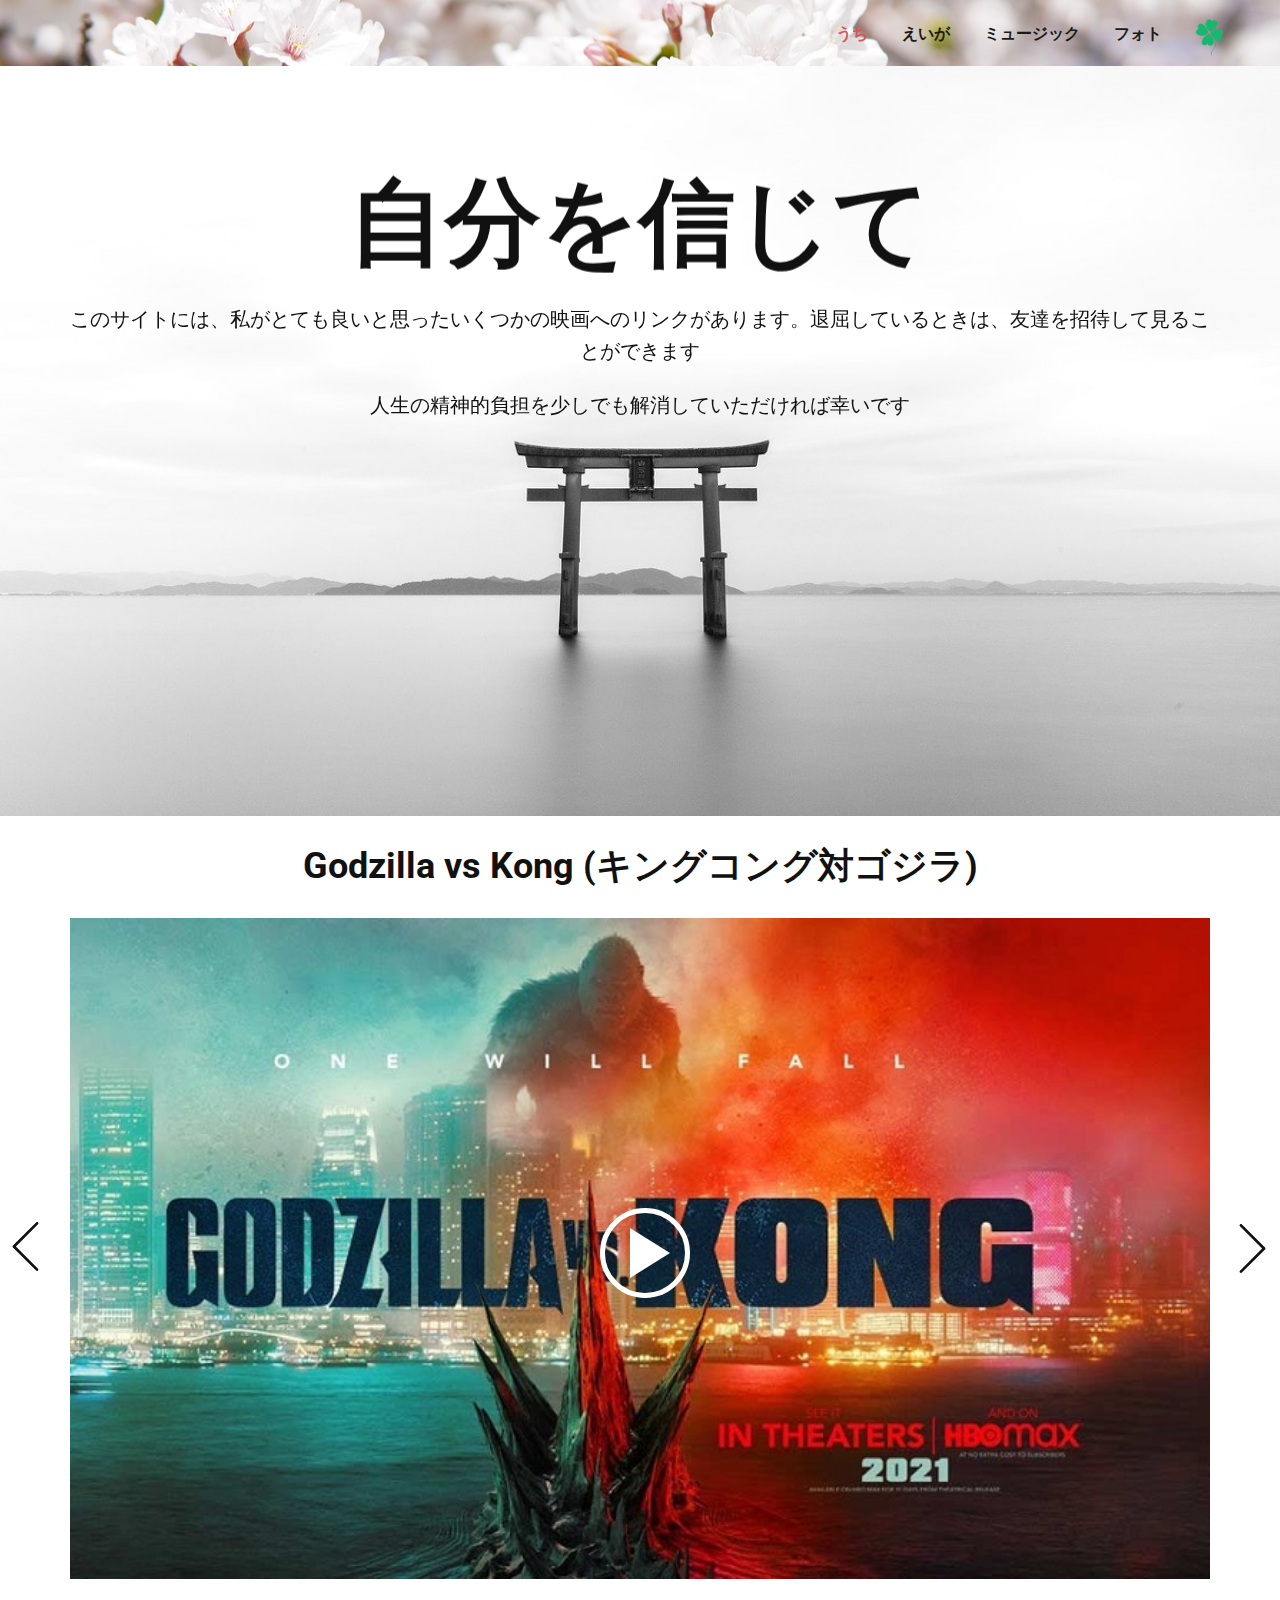
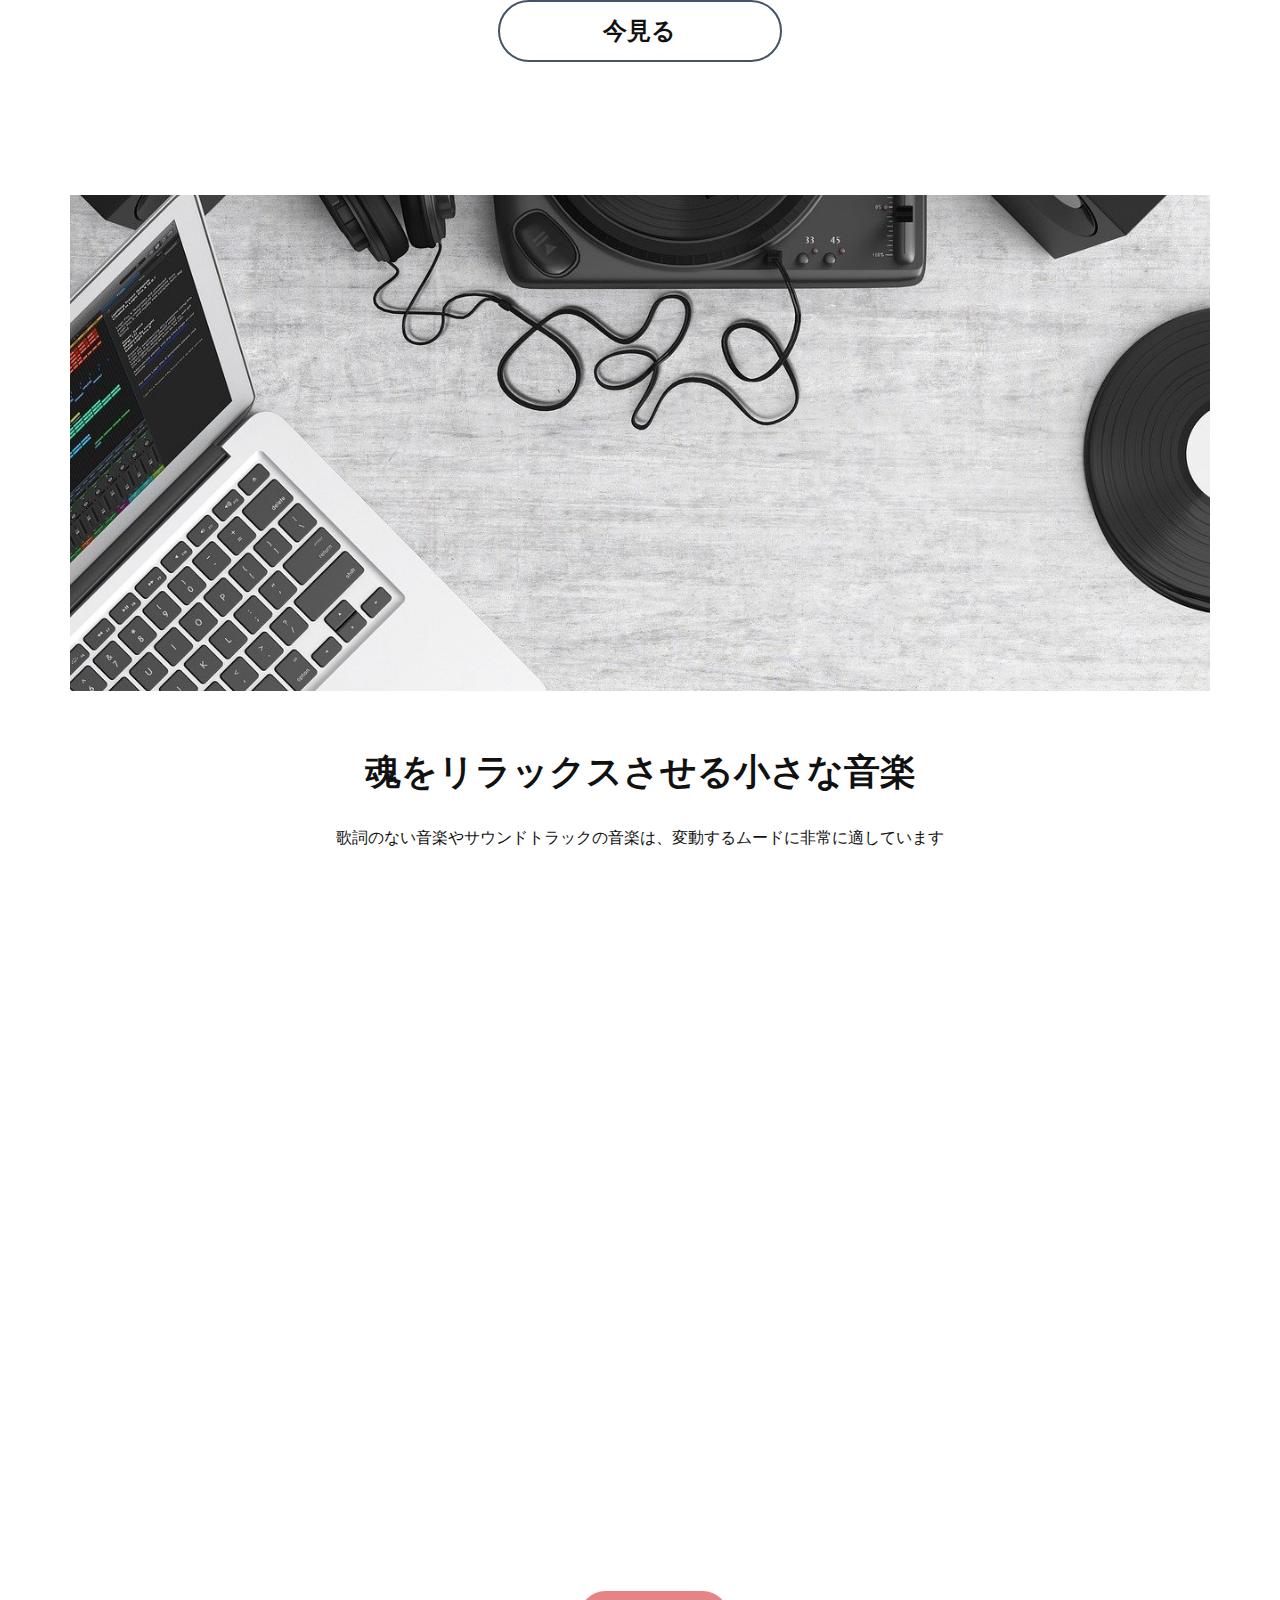
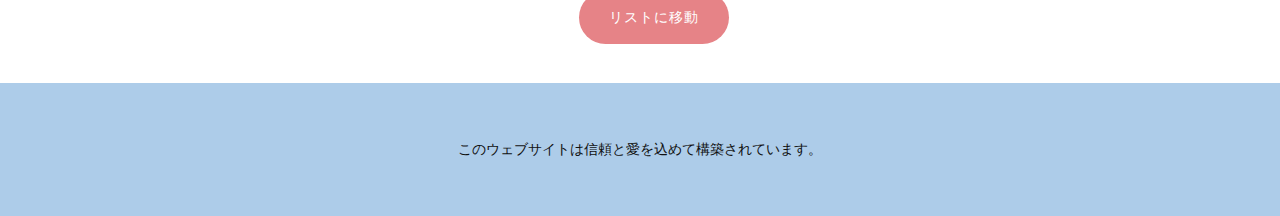
==== commit b5d265a3: "Add files via upload" ====
--- a/index.html
+++ b/index.html
@@ -77,19 +77,19 @@
         <div class="u-custom-menu u-nav-container">
           <ul class="u-nav u-spacing-30 u-unstyled u-nav-1">
             <li class="u-nav-item"><a
-                class="u-button-style u-nav-link u-text-active-palette-1-base u-text-grey-90 u-text-hover-grey-90"
+                class="u-button-style u-nav-link u-text-active-palette-2-base u-text-grey-90 u-text-hover-grey-90"
                 href="うち.html" style="padding: 14px 0px;">うち</a>
             </li>
             <li class="u-nav-item"><a
-                class="u-button-style u-nav-link u-text-active-palette-1-base u-text-grey-90 u-text-hover-grey-90"
+                class="u-button-style u-nav-link u-text-active-palette-2-base u-text-grey-90 u-text-hover-grey-90"
                 href="えいが.html" style="padding: 14px 0px;">えいが</a>
             </li>
             <li class="u-nav-item"><a
-                class="u-button-style u-nav-link u-text-active-palette-1-base u-text-grey-90 u-text-hover-grey-90"
+                class="u-button-style u-nav-link u-text-active-palette-2-base u-text-grey-90 u-text-hover-grey-90"
                 href="ミュージック.html" style="padding: 14px 0px;">ミュージック</a>
             </li>
             <li class="u-nav-item"><a
-                class="u-button-style u-nav-link u-text-active-palette-1-base u-text-grey-90 u-text-hover-grey-90"
+                class="u-button-style u-nav-link u-text-active-palette-2-base u-text-grey-90 u-text-hover-grey-90"
                 style="padding: 14px 0px;">フォト</a>
             </li>
           </ul>
@@ -351,7 +351,7 @@
     </div>
   </section>
   <section class="u-clearfix u-section-4" id="sec-bfe0">
-    <div class="u-clearfix u-sheet u-sheet-1">
+    <div class="u-clearfix u-sheet u-valign-top-md u-valign-top-sm u-sheet-1">
       <div class="u-video u-video-contain u-video-1" data-animation-name="" data-animation-duration="0"
         data-animation-delay="0" data-animation-direction="">
         <div class="embed-responsive embed-responsive-1">
--- a/nicepage.css
+++ b/nicepage.css
@@ -34635,13 +34635,16 @@
   }
 
   .u-header .u-image-1 {
-    width: 61px;
-    height: 60px;
-    margin-right: 11px;
+    width: 47px;
+    height: 48px;
+    margin-top: 14px;
+    margin-right: 46px;
   }
 
   .u-header .u-menu-1 {
-    margin-right: -26px;
+    margin-top: -42px;
+    margin-right: 10px;
+    margin-bottom: 20px;
   }
 }
 @media (max-width: 767px) {
@@ -34652,11 +34655,14 @@
   .u-header .u-image-1 {
     width: 40px;
     height: 47px;
-    margin-right: 11px;
+    margin-top: 5px;
+    margin-right: 39px;
   }
 
   .u-header .u-menu-1 {
-    margin-right: -26px;
+    margin-top: -41px;
+    margin-right: 0;
+    margin-bottom: 10px;
   }
 }
 @media (max-width: 575px) {
@@ -34665,14 +34671,15 @@
   }
 
   .u-header .u-image-1 {
-    width: 33px;
+    width: 32px;
     height: 35px;
-    margin-top: 3px;
+    margin-top: 8px;
+    margin-right: 33px;
   }
 
   .u-header .u-menu-1 {
     margin-top: -35px;
-    margin-bottom: 10px;
+    margin-bottom: 7px;
   }
 }
 .u-footer {
--- a/うち.css
+++ b/うち.css
@@ -683,6 +683,7 @@
   }
 }.u-section-1 {
   background-image: url("images/c94d2cd74ef39c611652676879395d078bb508276872fcda542c952730b86dfe2f20aa4fafbcc23a1c334d6a94f45b4f5d42e780074dc2d5025112_1280.jpg");
+  background-position: 50% 50%;
 }
 
 .u-section-1 .u-sheet-1 {
@@ -711,10 +712,6 @@
 }
 
 @media (max-width: 1199px) {
-  .u-section-1 {
-    background-position: 50% 50%;
-  }
-
   .u-section-1 .u-sheet-1 {
     min-height: 660px;
   }
@@ -733,6 +730,10 @@
 }
 
 @media (max-width: 767px) {
+  .u-section-1 {
+    background-position: 50% 50%;
+  }
+
   .u-section-1 .u-sheet-1 {
     min-height: 415px;
   }
@@ -874,7 +875,6 @@
 .u-section-3 .u-image-1 {
   background-image: url("images/a0167f15b4ebb15ee68799f2e33ab2dd10016acc10f25abef2b8da4a173257d99e7ce2afe2b0b5da08632894a30aba4fbb7dca51b0d04c635298ca_1280.jpg");
   min-height: 496px;
-  background-position: 50% 50%;
 }
 
 .u-section-3 .u-container-layout-1 {
@@ -944,6 +944,13 @@
     margin-right: 357px;
     margin-left: 0;
   }
+
+  .u-section-3 .u-video-2 {
+    margin-top: 20px;
+    margin-right: 357px;
+    margin-left: 0;
+    margin-bottom: initial;
+  }
 }
 
 @media (max-width: 991px) {
@@ -953,6 +960,7 @@
 
   .u-section-3 .u-image-1 {
     min-height: 313px;
+    background-position: 50% 50%;
   }
 
   .u-section-3 .u-container-layout-1 {
@@ -961,7 +969,7 @@
   }
 
   .u-section-3 .u-layout-cell-2 {
-    min-height: 100px;
+    min-height: 798px;
   }
 
   .u-section-3 .u-container-layout-2 {
@@ -969,8 +977,19 @@
     padding-right: 30px;
   }
 
+  .u-section-3 .u-text-2 {
+    width: auto;
+    margin-top: 19px;
+  }
+
   .u-section-3 .u-video-1 {
-    margin-right: 150px;
+    margin-top: 31px;
+    margin-left: auto;
+    margin-right: auto;
+  }
+
+  .u-section-3 .u-video-2 {
+    margin: 18px auto 0;
   }
 }
 
@@ -992,13 +1011,21 @@
     padding-right: 10px;
   }
 
+  .u-section-3 .u-layout-cell-2 {
+    min-height: 862px;
+  }
+
   .u-section-3 .u-container-layout-2 {
     padding-left: 10px;
     padding-right: 10px;
   }
 
   .u-section-3 .u-video-1 {
-    margin-right: 10px;
+    margin-top: 45px;
+  }
+
+  .u-section-3 .u-video-2 {
+    margin-top: 21px;
   }
 }
 
@@ -1007,24 +1034,22 @@
     min-height: 547px;
   }
 
-  .u-section-3 .u-layout-wrap-1 {
-    min-height: 365px;
-  }
-
   .u-section-3 .u-image-1 {
     min-height: 354px;
+  }
+
+  .u-section-3 .u-layout-cell-2 {
+    min-height: 100px;
   }
 
   .u-section-3 .u-video-1 {
     width: 320px;
     height: 180px;
-    margin-right: 0;
   }
 
   .u-section-3 .u-video-2 {
     width: 320px;
     height: 180px;
-    margin-top: -180px;
   }
 }.u-section-4 .u-sheet-1 {
   min-height: 417px;
@@ -1063,46 +1088,60 @@
 }
 
 @media (max-width: 1199px) {
+  .u-section-4 .u-video-2 {
+    margin-top: 20px;
+    margin-right: auto;
+    margin-left: 60px;
+    margin-bottom: initial;
+  }
+
   .u-section-4 .u-btn-1 {
-    margin-right: 281px;
+    margin-right: auto;
+    margin-left: 60px;
   }
 }
 
 @media (max-width: 991px) {
+  .u-section-4 .u-sheet-1 {
+    min-height: 723px;
+  }
+
+  .u-section-4 .u-video-1 {
+    margin-left: auto;
+  }
+
+  .u-section-4 .u-video-2 {
+    margin-left: auto;
+    margin-bottom: 0;
+  }
+
   .u-section-4 .u-btn-1 {
-    margin-right: 61px;
-  }
-}
-
-@media (max-width: 767px) {
-  .u-section-4 .u-video-1 {
-    margin-left: 30px;
-  }
-
-  .u-section-4 .u-video-2 {
-    margin-right: 30px;
-  }
-
-  .u-section-4 .u-btn-1 {
-    margin-right: 0;
+    margin-top: 46px;
+    margin-left: auto;
+    margin-bottom: 33px;
   }
 }
 
 @media (max-width: 575px) {
   .u-section-4 .u-sheet-1 {
-    min-height: 227px;
+    min-height: 533px;
   }
 
   .u-section-4 .u-video-1 {
-    width: 340px;
-    height: 191px;
-    margin-left: 0;
+    height: 180px;
+    width: 320px;
+    margin-top: 17px;
   }
 
   .u-section-4 .u-video-2 {
-    width: 340px;
-    height: 191px;
-    margin-top: -191px;
-    margin-right: 0;
+    height: 180px;
+    width: 320px;
+    margin-top: 10px;
+  }
+
+  .u-section-4 .u-btn-1 {
+    margin-top: 38px;
+    margin-bottom: 60px;
+    padding: 10px 15px 11px;
   }
 }